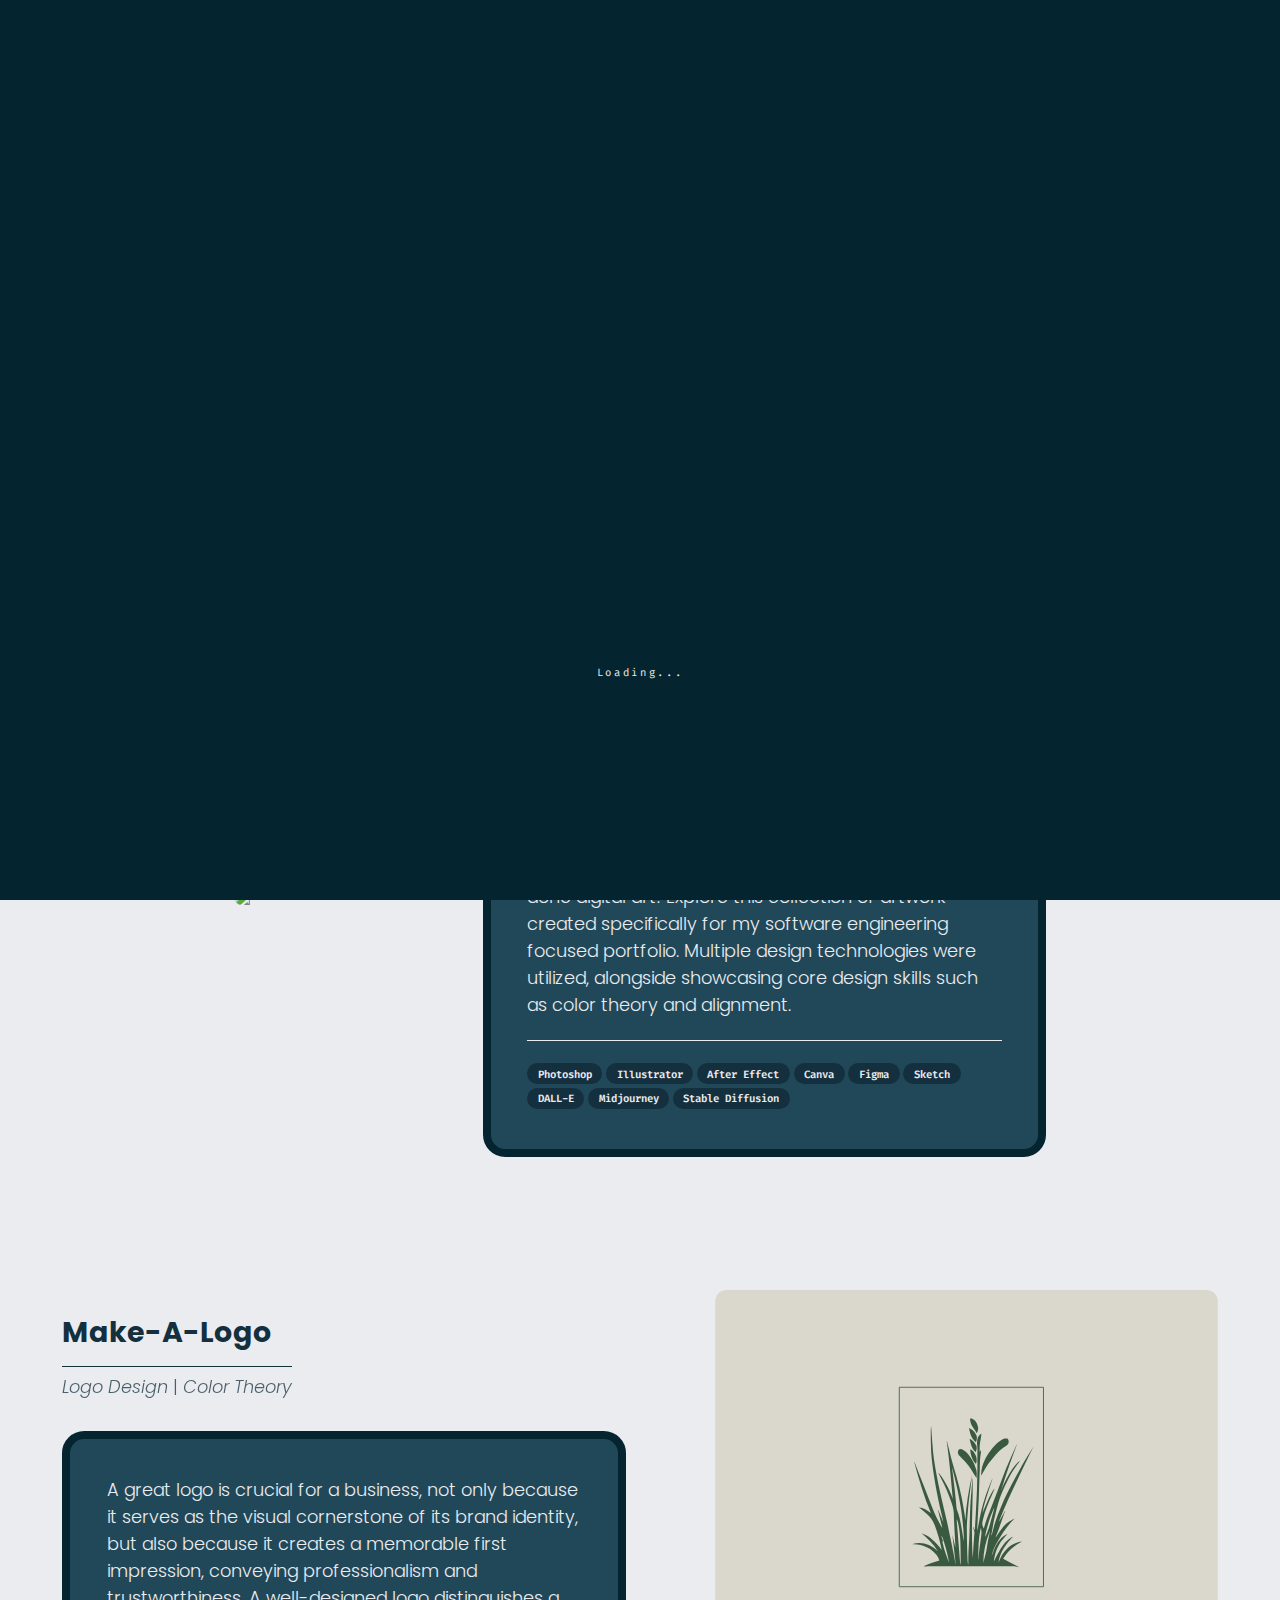
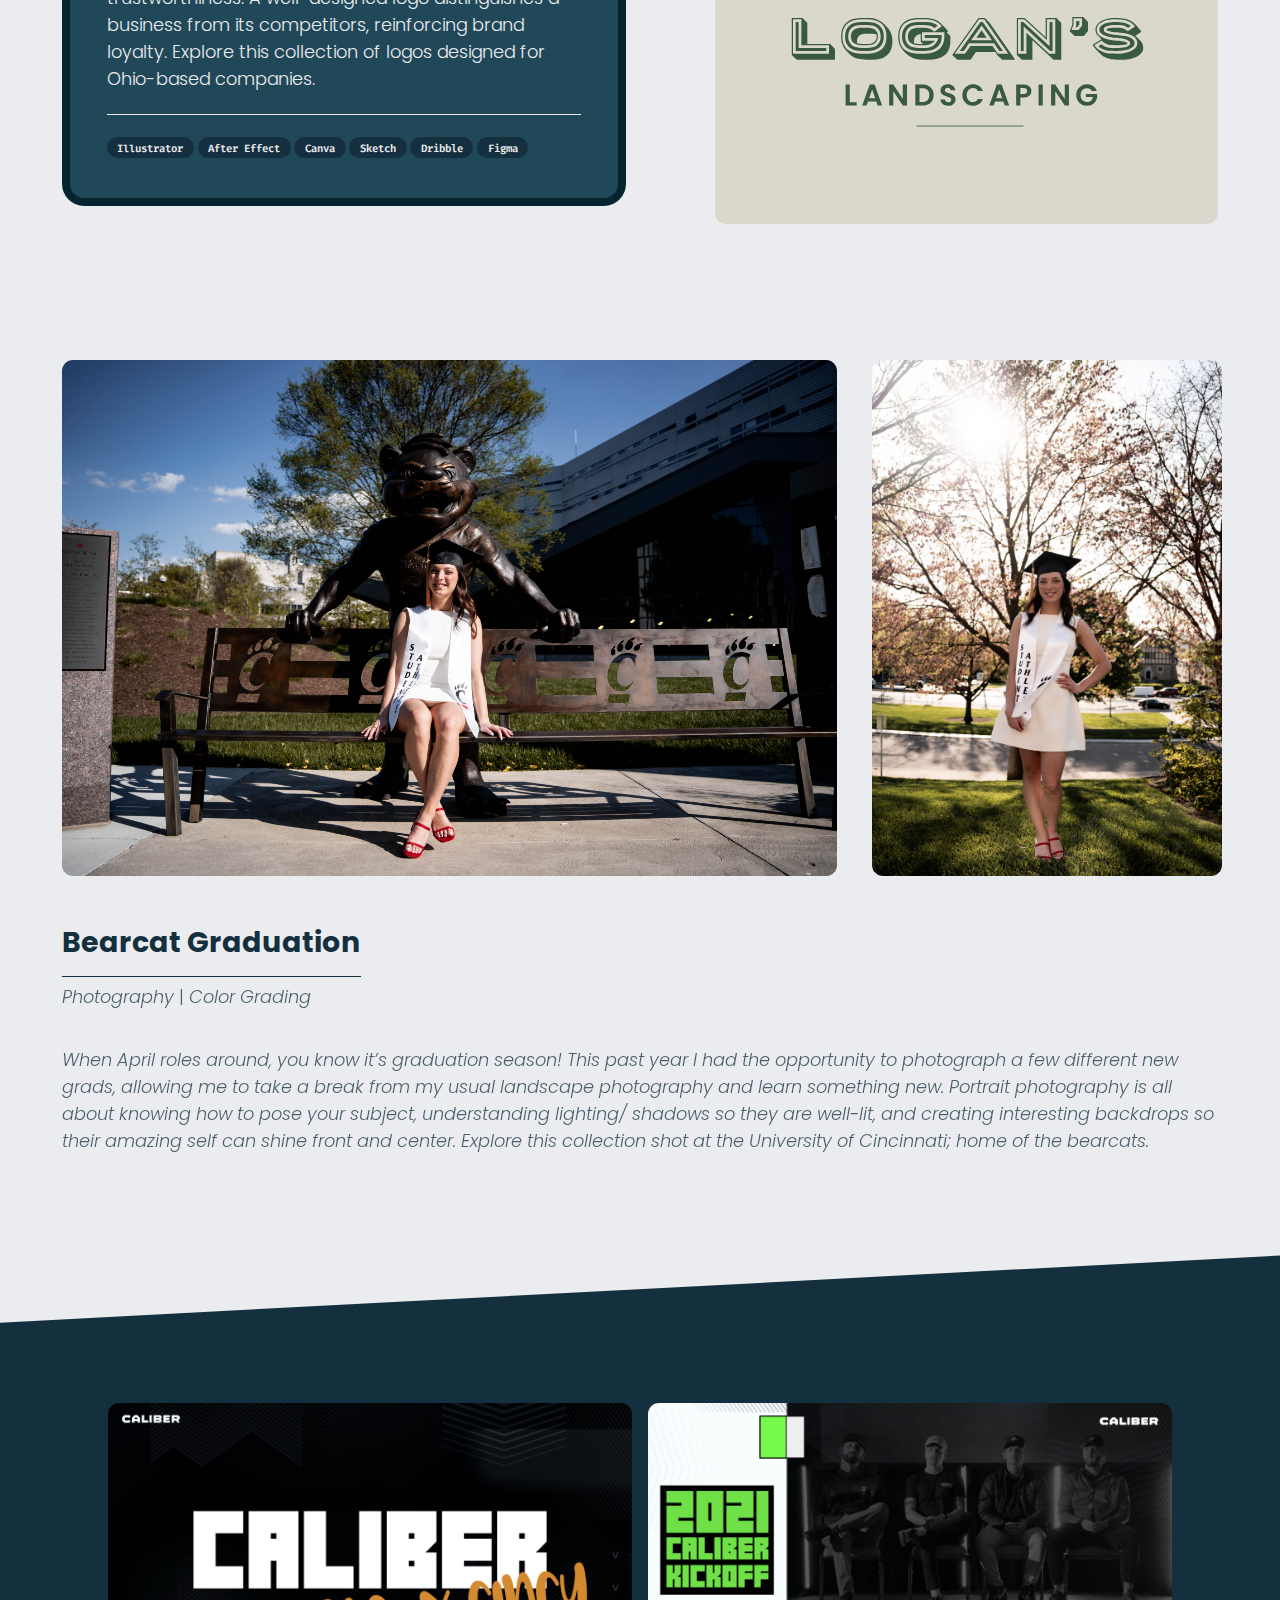
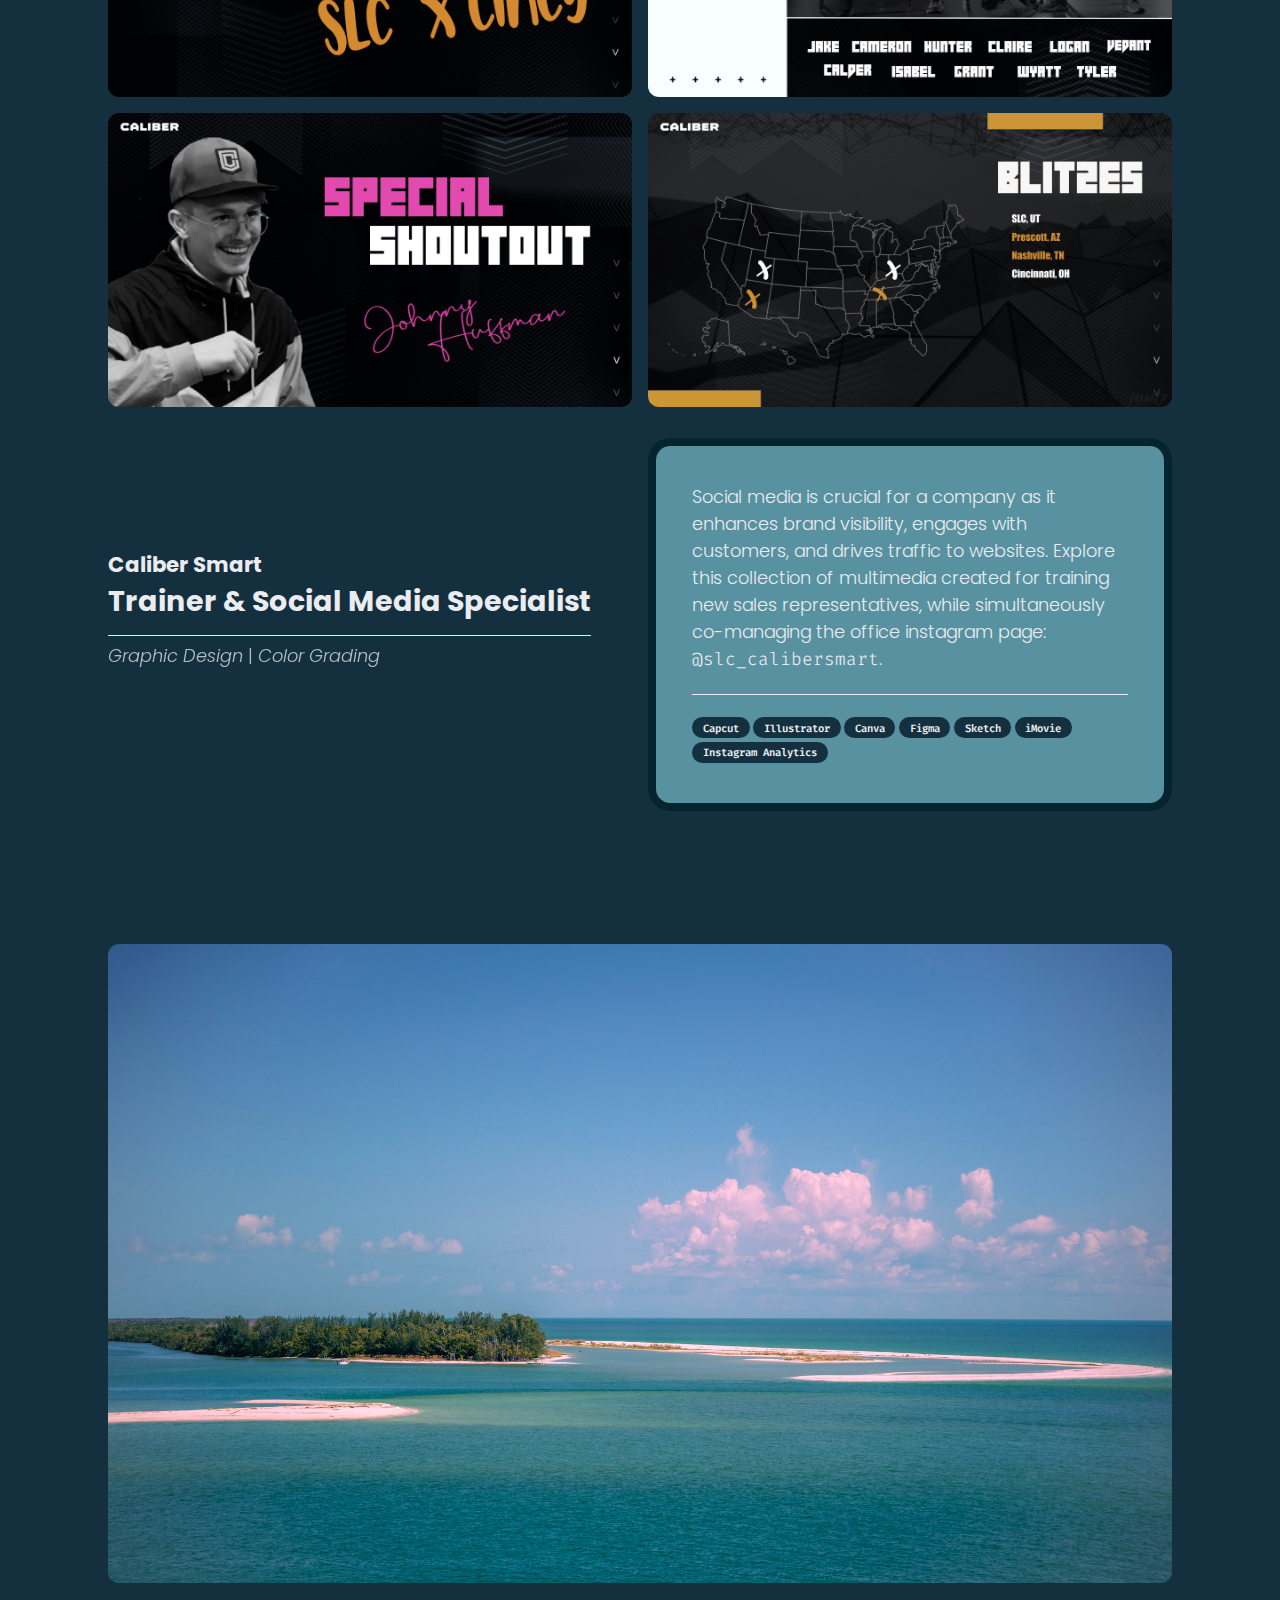
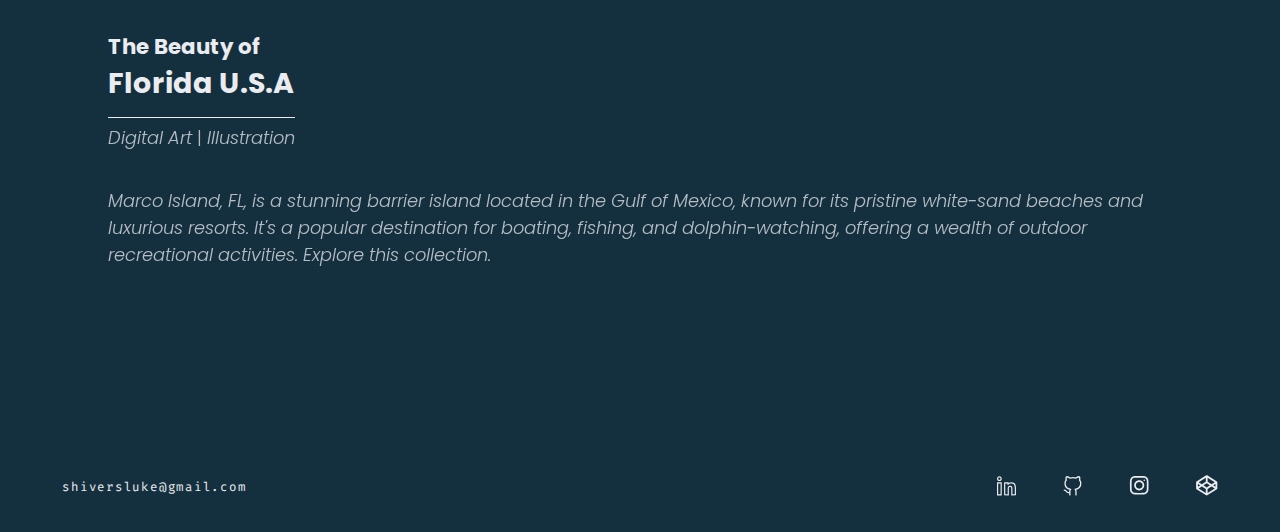
==== creative/index.html @ b040ae1f "bug fixes | creative page added" ====
<!DOCTYPE html>
<html lang="en">
  <head>
    <meta charset="UTF-8" />
    <meta name="viewport" content="width=device-width, initial-scale=1.0" />
    <meta
      name="description"
      content="Luke Shivers is a software engineer based in Cincinnati, Ohio."
    />
    <meta name="author" content="Luke Shivers" />
    <title>LukeShivers</title>
    <link rel="icon" href="../assets/favicon.svg" sizes="any" />
    <link rel="stylesheet" href="../styles/index.css" />
    <link rel="stylesheet" href="../styles/preLoader.css" />
    <link rel="stylesheet" href="../styles/navbar.css" />
    <link rel="stylesheet" href="styles/creative.css" />
    <link rel="stylesheet" href="../styles/footer.css" />
  </head>
  <body>
    <div class="preloaderContainer">
      <div class="planeContainer"></div>
      <span class="loadingText">Loading...</span>
    </div>

    <nav class="navbar">
      <div class="navbarContainer">
        <a href="#" class="navbarLogo">
          <img src="../assets/logoV2.svg" alt="logo" />
          <svg
            class="navLogoWriting"
            width="121"
            height="17"
            viewBox="0 0 121 17"
            fill="none"
            xmlns="http://www.w3.org/2000/svg"
          >
            <path
              d="M0.376 16V0.787H3.39V13.558H10.1L9.781 16H0.376ZM15.2954 6.442V12.985C15.2954 13.447 15.3794 13.765 15.5474 13.939C15.7214 14.113 15.9614 14.2 16.2674 14.2C16.5614 14.2 16.8554 14.107 17.1494 13.921C17.4434 13.735 17.6894 13.483 17.8874 13.165V6.442H20.7314V16H18.2474L18.1214 14.884C17.7974 15.352 17.3714 15.706 16.8434 15.946C16.3154 16.186 15.7634 16.306 15.1874 16.306C14.2634 16.306 13.5764 16.039 13.1264 15.505C12.6764 14.965 12.4514 14.242 12.4514 13.336V6.442H15.2954ZM32.3164 6.442L29.1754 10.672L32.5774 16H29.3374L26.1964 10.762L29.3374 6.442H32.3164ZM26.0884 2.347V16H23.2444V2.644L26.0884 2.347ZM36.5033 12.049C36.5693 12.571 36.7043 12.994 36.9083 13.318C37.1183 13.636 37.3853 13.87 37.7093 14.02C38.0333 14.164 38.3963 14.236 38.7983 14.236C39.2363 14.236 39.6593 14.164 40.0673 14.02C40.4753 13.876 40.8683 13.684 41.2463 13.444L42.3893 14.992C41.9393 15.376 41.3933 15.691 40.7513 15.937C40.1153 16.183 39.3893 16.306 38.5733 16.306C37.4813 16.306 36.5663 16.09 35.8283 15.658C35.0903 15.22 34.5353 14.62 34.1633 13.858C33.7913 13.096 33.6053 12.22 33.6053 11.23C33.6053 10.288 33.7853 9.433 34.1453 8.665C34.5053 7.891 35.0303 7.276 35.7203 6.82C36.4163 6.358 37.2653 6.127 38.2673 6.127C39.1793 6.127 39.9683 6.322 40.6343 6.712C41.3063 7.102 41.8253 7.663 42.1913 8.395C42.5633 9.127 42.7493 10.006 42.7493 11.032C42.7493 11.194 42.7433 11.368 42.7313 11.554C42.7253 11.74 42.7133 11.905 42.6953 12.049H36.5033ZM38.2673 8.035C37.7573 8.035 37.3463 8.218 37.0343 8.584C36.7223 8.95 36.5333 9.535 36.4673 10.339H39.9773C39.9713 9.643 39.8363 9.085 39.5723 8.665C39.3083 8.245 38.8733 8.035 38.2673 8.035ZM55.8243 11.633C55.8243 12.557 55.586 13.371 55.1093 14.075C54.64 14.779 53.9616 15.3327 53.0743 15.736C52.187 16.132 51.1126 16.33 49.8513 16.33C48.5313 16.33 47.3983 16.1357 46.4523 15.747C45.5063 15.351 44.7143 14.845 44.0763 14.229L45.6603 12.458C46.2103 12.9493 46.8263 13.3343 47.5083 13.613C48.1903 13.8917 48.9566 14.031 49.8073 14.031C50.35 14.031 50.8376 13.9467 51.2703 13.778C51.7103 13.6093 52.055 13.3637 52.3043 13.041C52.561 12.711 52.6893 12.3077 52.6893 11.831C52.6893 11.413 52.6013 11.061 52.4253 10.775C52.2493 10.489 51.945 10.2323 51.5123 10.005C51.087 9.77767 50.493 9.55033 49.7303 9.323C48.6083 8.97833 47.6843 8.60067 46.9583 8.19C46.2323 7.772 45.6933 7.28067 45.3413 6.716C44.9893 6.144 44.8133 5.46933 44.8133 4.692C44.8133 3.81933 45.0553 3.06767 45.5393 2.437C46.0233 1.799 46.676 1.31133 47.4973 0.973999C48.326 0.629332 49.25 0.456999 50.2693 0.456999C51.3986 0.456999 52.3923 0.621999 53.2503 0.952C54.1083 1.27467 54.8636 1.73667 55.5163 2.338L54.0093 4.043C53.4886 3.59567 52.924 3.26567 52.3153 3.053C51.714 2.84033 51.1016 2.734 50.4783 2.734C49.987 2.734 49.547 2.8 49.1583 2.932C48.777 3.064 48.4763 3.25833 48.2563 3.515C48.0363 3.77167 47.9263 4.098 47.9263 4.494C47.9263 4.85333 48.0253 5.16133 48.2233 5.418C48.4286 5.66733 48.777 5.902 49.2683 6.122C49.7596 6.33467 50.4343 6.57667 51.2923 6.848C52.1943 7.11933 52.9826 7.44567 53.6573 7.827C54.3393 8.20833 54.871 8.70333 55.2523 9.312C55.6336 9.91333 55.8243 10.687 55.8243 11.633ZM60.8657 2.365V7.387C61.2677 6.961 61.7027 6.646 62.1707 6.442C62.6447 6.232 63.1457 6.127 63.6737 6.127C64.5257 6.127 65.1767 6.376 65.6267 6.874C66.0767 7.372 66.3017 8.074 66.3017 8.98V16H63.4577V9.772C63.4577 9.196 63.3917 8.794 63.2597 8.566C63.1337 8.338 62.8937 8.224 62.5397 8.224C62.3417 8.224 62.1467 8.272 61.9547 8.368C61.7687 8.458 61.5857 8.59 61.4057 8.764C61.2257 8.938 61.0457 9.145 60.8657 9.385V16H58.0217V2.644L60.8657 2.365ZM74.6557 6.442V14.056H77.0857V16H69.1027V14.056H71.8117V8.386H69.1927V6.442H74.6557ZM72.9367 1.438C73.4287 1.438 73.8307 1.591 74.1427 1.897C74.4547 2.203 74.6107 2.584 74.6107 3.04C74.6107 3.496 74.4547 3.88 74.1427 4.192C73.8307 4.498 73.4287 4.651 72.9367 4.651C72.4387 4.651 72.0307 4.498 71.7127 4.192C71.4007 3.88 71.2447 3.496 71.2447 3.04C71.2447 2.584 71.4007 2.203 71.7127 1.897C72.0307 1.591 72.4387 1.438 72.9367 1.438ZM88.6257 6.442L85.4397 16H82.0917L78.8697 6.442H81.9387L83.8017 13.822L85.7457 6.442H88.6257ZM92.8666 12.049C92.9326 12.571 93.0676 12.994 93.2716 13.318C93.4816 13.636 93.7486 13.87 94.0726 14.02C94.3966 14.164 94.7596 14.236 95.1616 14.236C95.5996 14.236 96.0226 14.164 96.4306 14.02C96.8386 13.876 97.2316 13.684 97.6096 13.444L98.7526 14.992C98.3026 15.376 97.7566 15.691 97.1146 15.937C96.4786 16.183 95.7526 16.306 94.9366 16.306C93.8446 16.306 92.9296 16.09 92.1916 15.658C91.4536 15.22 90.8986 14.62 90.5266 13.858C90.1546 13.096 89.9686 12.22 89.9686 11.23C89.9686 10.288 90.1486 9.433 90.5086 8.665C90.8686 7.891 91.3936 7.276 92.0836 6.82C92.7796 6.358 93.6286 6.127 94.6306 6.127C95.5426 6.127 96.3316 6.322 96.9976 6.712C97.6696 7.102 98.1886 7.663 98.5546 8.395C98.9266 9.127 99.1126 10.006 99.1126 11.032C99.1126 11.194 99.1066 11.368 99.0946 11.554C99.0886 11.74 99.0766 11.905 99.0586 12.049H92.8666ZM94.6306 8.035C94.1206 8.035 93.7096 8.218 93.3976 8.584C93.0856 8.95 92.8966 9.535 92.8306 10.339H96.3406C96.3346 9.643 96.1996 9.085 95.9356 8.665C95.6716 8.245 95.2366 8.035 94.6306 8.035ZM101.284 16V14.092H102.544V8.332H101.284V6.442H104.713L105.235 8.593C105.577 7.771 106.012 7.159 106.54 6.757C107.074 6.355 107.725 6.154 108.493 6.154C108.817 6.154 109.105 6.181 109.357 6.235C109.609 6.283 109.846 6.352 110.068 6.442L109.204 8.791C109.03 8.743 108.856 8.707 108.682 8.683C108.508 8.659 108.316 8.647 108.106 8.647C107.482 8.647 106.933 8.902 106.459 9.412C105.991 9.922 105.634 10.57 105.388 11.356V14.092H107.278V16H101.284ZM107.755 10.438V7.648L108.178 6.442H110.068L109.537 10.438H107.755ZM115.821 14.272C116.295 14.272 116.676 14.197 116.964 14.047C117.258 13.897 117.405 13.672 117.405 13.372C117.405 13.168 117.348 12.997 117.234 12.859C117.12 12.721 116.901 12.589 116.577 12.463C116.253 12.337 115.773 12.187 115.137 12.013C114.555 11.857 114.039 11.659 113.589 11.419C113.145 11.179 112.797 10.87 112.545 10.492C112.299 10.114 112.176 9.643 112.176 9.079C112.176 8.509 112.335 8.002 112.653 7.558C112.971 7.114 113.439 6.766 114.057 6.514C114.675 6.256 115.431 6.127 116.325 6.127C117.177 6.127 117.918 6.238 118.548 6.46C119.184 6.676 119.733 6.952 120.195 7.288L119.061 8.962C118.665 8.716 118.239 8.521 117.783 8.377C117.327 8.227 116.868 8.152 116.406 8.152C115.944 8.152 115.599 8.215 115.371 8.341C115.149 8.461 115.038 8.644 115.038 8.89C115.038 9.052 115.095 9.193 115.209 9.313C115.329 9.427 115.551 9.547 115.875 9.673C116.199 9.793 116.673 9.943 117.297 10.123C117.915 10.297 118.452 10.498 118.908 10.726C119.37 10.954 119.727 11.26 119.979 11.644C120.231 12.022 120.357 12.523 120.357 13.147C120.357 13.843 120.15 14.428 119.736 14.902C119.322 15.37 118.773 15.721 118.089 15.955C117.405 16.189 116.655 16.306 115.839 16.306C114.915 16.306 114.099 16.174 113.391 15.91C112.683 15.646 112.08 15.298 111.582 14.866L113.013 13.264C113.385 13.552 113.805 13.792 114.273 13.984C114.747 14.176 115.263 14.272 115.821 14.272Z"
              fill="#14303F"
            />
          </svg>
        </a>
        <div class="navbarToggle" id="mobileMenu">
          <span class="bar"></span>
          <span class="bar"></span>
          <span class="bar"></span>
        </div>
        <ul class="navbarMenu">
          <li class="navbarItem">
            <a href="#about" class="navbarLinks">
              <span data-hover="About" class="navbarLinksText">About</span>
            </a>
          </li>
          <li class="navbarItem">
            <a href="#work" class="navbarLinks">
              <span data-hover="Work" class="navbarLinksText">Work</span>
            </a>
          </li>
          <li class="navbarItem">
            <a href="#skills" class="navbarLinks">
              <span data-hover="Skills" class="navbarLinksText">Skills</span>
            </a>
          </li>
          <li class="navbarItem">
            <a href="#contact" class="navbarLinks">
              <span data-hover="Contact" class="navbarLinksText">Contact</span>
            </a>
          </li>
          <a
            href="mailto:shiversluke@gmail.com"
            target="_blank"
            class="navbarButton"
          >
            <svg
              class="buttonArrow"
              width="25"
              height="11"
              viewBox="0 0 25 11"
              fill="none"
              xmlns="http://www.w3.org/2000/svg"
            >
              <rect
                y="4"
                width="19.0976"
                height="3.29268"
                rx="0.5"
                fill="#EBECF0"
              />
              <path
                d="M24.25 5.13199C24.5833 5.32444 24.5833 5.80556 24.25 5.99801L18.25 9.46211C17.9167 9.65456 17.5 9.414 17.5 9.0291L17.5 2.1009C17.5 1.716 17.9167 1.47543 18.25 1.66788L24.25 5.13199Z"
                fill="#EBECF0"
              />
            </svg>
            <span>Email</span>
          </a>
        </ul>
      </div>
    </nav>

    <main class="creativeMain">
      <!-- RRG -->
      <div id="rrgContainer" class="creativeContainer dark column">
        <a href="page.html" class="creativeLink">
          <img
            src="../assets/rrg/rrg0.jpg"
            id="rrgThumbnail"
            class="creativeThumbnail"
            alt="Red River Gorge"
          />
        </a>
        <div class="creativeTitle">
          <h2 class="creativeSubheading">A Day in</h2>
          <h1 class="creativeHeading">Red River Gorge</h1>
          <div class="tertiaryHeading">
            <div class="creativeDivider darkBkg"></div>
            <span class="creativeSkill">Photography</span>
            <span class="creativeSkill creativePipe">|</span>
            <span class="creativeSkill">Photo Editing</span>
          </div>
        </div>
        <p class="noBkg">
          Nestled deep in the Daniel Boone National Forest, Red River Gorge is a
          renowned natural wonder. This area is celebrated for its stunning
          geological formations, including natural stone arches, towering
          cliffs, and rock shelters. The Gorge is carved by the Red River,
          creating a dramatic landscape of rugged canyons and lush forests. The
          winding drive into the park, over creeks, and through the trees is my
          still my favorite drive east of the Mississippi. Pulling into the
          gravel lot at the Osborn Loop trailhead with an SUV packed full of my
          best friends (and all our gear) puts a smile on my face every time.
          We’ve encountered rain, lightning, a curious deer?, critters of all
          kinds, and on our latest trip: the northern lights! Shot on a Sony
          A7iii, explore this collection of our adventures through the forests
          of Kentucky.
        </p>
      </div>

      <!-- Blue Monochrome -->
      <div class="creativeContainer dark row">
        <a href="" class="creativeLink">
          <img
            src="../assets/blueMonochrome/romanHello.svg"
            id="blueMonoThumbnail"
            class="creativeThumbnail"
            alt="Digital Art"
          />
        </a>
        <div class="blueMonoRightCol">
          <div class="creativeTitle">
            <h1 class="creativeHeading">Blue Monochrome</h1>
            <div class="tertiaryHeading">
              <div class="creativeDivider darkBkg"></div>
              <span class="creativeSkill">Digital Illustration</span>
              <span class="creativeSkill creativePipe">|</span>
              <span class="creativeSkill">Color Theory</span>
            </div>
          </div>
          <div class="paragraphBkg mediumBkg">
            <p class="hasBkg light">
              In my current role as a Product Support Specialist
              <a href="https://www.lcs.com/" class="lcs" target="_blank"
                ><span class="hyperlink">@LCS</span></a
              >, I interact with frontend UI designs daily. One thing I’ve
              learned : nothing wows a user more than well done digital art!
              Explore this collection of artwork created specifically for my
              software engineering focused portfolio. Multiple design
              technologies were utilized, alongside showcasing core design
              skills such as color theory and alignment.
            </p>
            <div class="techDivider lightBkg"></div>
            <div class="techList">
              <div class="technologyUsed">
                <span>Photoshop</span>
              </div>
              <div class="technologyUsed">
                <span>Illustrator</span>
              </div>
              <div class="technologyUsed">
                <span>After Effect</span>
              </div>
              <div class="technologyUsed">
                <span>Canva</span>
              </div>
              <div class="technologyUsed">
                <span>Figma</span>
              </div>
              <div class="technologyUsed">
                <span>Sketch</span>
              </div>
              <div class="technologyUsed">
                <span>DALL-E</span>
              </div>
              <div class="technologyUsed">
                <span>Midjourney</span>
              </div>
              <div class="technologyUsed">
                <span>Stable Diffusion</span>
              </div>
            </div>
          </div>
        </div>
      </div>

      <!-- Logos -->
      <div class="creativeContainer dark row">
        <div class="logosLeftCol">
          <div class="creativeTitle">
            <h1 class="creativeHeading">Make-A-Logo</h1>
            <div class="tertiaryHeading">
              <div class="creativeDivider darkBkg"></div>
              <span class="creativeSkill">Logo Design</span>
              <span class="creativeSkill creativePipe">|</span>
              <span class="creativeSkill">Color Theory</span>
            </div>
          </div>
          <div class="paragraphBkg mediumBkg">
            <p class="hasBkg light">
              A great logo is crucial for a business, not only because it serves
              as the visual cornerstone of its brand identity, but also because
              it creates a memorable first impression, conveying professionalism
              and trustworthiness. A well-designed logo distinguishes a business
              from its competitors, reinforcing brand loyalty. Explore this
              collection of logos designed for Ohio-based companies.
            </p>
            <div class="techDivider lightBkg"></div>
            <div class="techList">
              <div class="technologyUsed">
                <span>Illustrator</span>
              </div>
              <div class="technologyUsed">
                <span>After Effect</span>
              </div>
              <div class="technologyUsed">
                <span>Canva</span>
              </div>
              <div class="technologyUsed">
                <span>Sketch</span>
              </div>
              <div class="technologyUsed">
                <span>Dribble</span>
              </div>
              <div class="technologyUsed">
                <span>Figma</span>
              </div>
            </div>
          </div>
        </div>
        <a href="" class="creativeLink">
          <img
            src="../assets/logos/logansLandscaping.svg"
            id="logosThumbnail"
            class="creativeThumbnail"
            alt="Logo Design"
          />
        </a>
      </div>

      <!-- graduation -->
      <div id="gradContainer" class="dark column">
        <a href="" id="gradImgContainer" class="creativeLink creativeThumbnail">
          <img
            src="../assets/graduation/g02.jpg"
            alt="Graduation Picture"
            id="gradLandscape"
          />
          <img
            src="../assets/graduation/g03.jpg"
            alt="Graduation Picture"
            id="gradPortrait"
          />
        </a>
        <div class="creativeTitle">
          <h1 class="creativeHeading">Bearcat Graduation</h1>
          <div class="tertiaryHeading">
            <div class="creativeDivider darkBkg"></div>
            <span class="creativeSkill">Photography</span>
            <span class="creativeSkill creativePipe">|</span>
            <span class="creativeSkill">Color Grading</span>
          </div>
        </div>
        <p class="noBkg dark">
          When April roles around, you know it’s graduation season! This past
          year I had the opportunity to photograph a few different new grads,
          allowing me to take a break from my usual landscape photography and
          learn something new. Portrait photography is all about knowing how to
          pose your subject, understanding lighting/ shadows so they are
          well-lit, and creating interesting backdrops so their amazing self can
          shine front and center. Explore this collection shot at the University
          of Cincinnati; home of the bearcats.
        </p>
      </div>

      <div class="darkSection">
        <!-- caliber -->
        <div id="caliberContainer" class="creativeContainer column light">
          <a href="" id="caliberGrid" class="creativeLink creativeThumbnail">
            <img
              src="../assets/caliber/c01.jpg"
              class="caliberThumbnail"
              alt="Graphic"
            />
            <img
              src="../assets/caliber/c02.jpg"
              class="caliberThumbnail"
              alt="Graphic"
            />
            <img
              src="../assets/caliber/c03.jpg"
              class="caliberThumbnail"
              alt="Graphic"
            />
            <img
              src="../assets/caliber/c04.jpg"
              class="caliberThumbnail"
              alt="Graphic"
            />
          </a>
          <div class="row caliberCols">
            <div class="creativeDark creativeTitle">
              <h2 class="creativeSubheading">Caliber Smart</h2>
              <h1 class="creativeHeading creativeDark">
                Trainer & Social Media Specialist
              </h1>
              <div class="tertiaryHeading">
                <div class="creativeDivider lightBkg"></div>
                <span class="creativeSkill creativeDark">Graphic Design</span>
                <span class="creativeSkill creativePipe creativeDark">|</span>
                <span class="creativeSkill creativeDark">Color Grading</span>
              </div>
            </div>
            <div class="paragraphBkg bglBkg">
              <p class="hasBkg light">
                Social media is crucial for a company as it enhances brand
                visibility, engages with customers, and drives traffic to
                websites. Explore this collection of multimedia created for
                training new sales representatives, while simultaneously
                co-managing the office instagram page:
                <a
                  href="https://www.instagram.com/slc_calibersmart/?igsh=NWszYjJ1aGliMmQ5"
                  class="slc"
                  target="_blank"
                  ><span class="slcText">@slc_calibersmart</span></a
                >.
              </p>
              <div class="techDivider lightBkg"></div>
              <div class="techList">
                <div class="technologyUsed">
                  <span>Capcut</span>
                </div>
                <div class="technologyUsed">
                  <span>Illustrator</span>
                </div>
                <div class="technologyUsed">
                  <span>Canva</span>
                </div>
                <div class="technologyUsed">
                  <span>Figma</span>
                </div>
                <div class="technologyUsed">
                  <span>Sketch</span>
                </div>
                <div class="technologyUsed">
                  <span>iMovie</span>
                </div>
                <div class="technologyUsed">
                  <span>Instagram Analytics</span>
                </div>
              </div>
            </div>
          </div>
        </div>

        <!-- florida -->
        <div id="floridaContainer" class="creativeContainer light column">
          <a href="" class="creativeLink">
            <img
              src="../assets/florida/f01.jpg"
              id="floridaThumbnail"
              class="creativeThumbnail"
              alt="Beach"
            />
          </a>
          <div class="creativeTitle">
            <h2 class="creativeSubheading">The Beauty of</h2>
            <h1 class="creativeHeading">Florida U.S.A</h1>
            <div class="tertiaryHeading">
              <div class="creativeDivider lightBkg"></div>
              <span class="creativeSkill">Digital Art</span>
              <span class="creativeSkill creativePipe">|</span>
              <span class="creativeSkill">Illustration</span>
            </div>
          </div>
          <p class="noBkg light">
            Marco Island, FL, is a stunning barrier island located in the Gulf
            of Mexico, known for its pristine white-sand beaches and luxurious
            resorts. It's a popular destination for boating, fishing, and
            dolphin-watching, offering a wealth of outdoor recreational
            activities. Explore this collection.
          </p>
        </div>
      </div>

      <div class="footerDiv">
        <a href="mailto:shiversluke@gmail.com" class="footerEmail">
          <span>shiversluke@gmail.com</span>
        </a>
        <div class="footerSocialMedia">
          <a
            href="https://www.linkedin.com/in/luke-shivers/"
            target="_blank"
            class="socialMediaLink"
          >
            <img
              src="../assets/Linkedin.svg"
              class="footerLinkedIn"
              alt="LinkedIn"
            />
          </a>
          <a
            href="https://github.com/LukeShivers"
            target="_blank"
            class="socialMediaLink"
          >
            <img src="../assets/Github.svg" class="footerGitHub" alt="GitHub" />
          </a>
          <a
            href="https://www.instagram.com/luke_shivers/"
            target="_blank"
            class="socialMediaLink"
          >
            <img
              src="../assets/Instagram.svg"
              class="footerInstagram"
              alt="Instagram"
            />
          </a>
          <a
            href="https://codepen.io/Luke-Shivers"
            target="_blank"
            class="socialMediaLink"
          >
            <img
              src="../assets/Codepen.svg"
              class="footerCodepen"
              alt="Codepen"
            />
          </a>
        </div>
      </div>
    </main>

    <script src="../scripts/lottie.js"></script>
    <script src="../scripts/index.js" type="module"></script>
    <script src="../scripts/preLoader.js" type="module"></script>
    <script src="../scripts/navbar.js" type="module"></script>
    <script src="../scripts/footer.js" type="module"></script>
  </body>
</html>
---- styles/index.css ----
@import url("https://fonts.googleapis.com/css2?family=Fira+Code:wght@300;400;500;600;700&display=swap");
@import url("https://fonts.googleapis.com/css2?family=Poppins:wght@300;400;500;600;700;800;900&display=swap");

/*
    Black -- 900
    Extrabold -- 800
    Bold -- 700
    Semibold -- 600
    Medium -- 500
    Regular -- 400
    Light -- 300
*/

*,
*::before,
*::after {
  box-sizing: border-box;
  margin: 0;
  padding: 0;
  font-family: "Fira Code", monospace;
  scroll-behavior: smooth;
}

:root {
  --light-blue: #214859;
  --medium-blue: #14303f;
  --dark-blue: #042530;
  --blue-green-light: #5891a0;
  --blue-green-heavy: #31697c;
  --off-white: #ebecf0;
  --back-grain: url(assets/back__grain.png);
}

html {
  font-size: calc(100vw / 144);
}

@media screen and (max-width: 600px) {
  html {
    font-size: calc(100vw / 39.3);
  }
}
---- styles/preLoader.css ----
@import url(/styles/index.css);

.preloaderContainer {
    display: flex;
    flex-direction: column;
    justify-content: center;
    align-items: center;
    background-color: var(--dark-blue);
    height: 100vh;
    width: 100vw;
    position: fixed;
    z-index: 1000;
    transition: 1s ease-out;
}

.planeContainer {
    position: relative;
    width: 90rem;
    height: 50rem;
}

@media screen and (max-width: 600px) {
    .planeContainer {
        width: 100rem;
        height: 50vh;
    }
}

.loadingText {
    position: relative;
    font-size: 1.2rem;
    color: var(--off-white);
    letter-spacing: 0.3rem;
}
---- styles/navbar.css ----
@import url(/styles/index.css);

.navbar {
  position: sticky;
  top: 0;
  transition: top 0.5s ease;
  z-index: 999;
}

.navbarContainer {
  display: flex;
  justify-content: space-between;
  align-items: center;
  height: 11rem;
  background-color: var(--off-white);
  /* background-image: var(--back-grain); */
  background-size: 35rem auto;
  overflow: hidden;
  padding: 0 7rem;
  font-size: 1.6rem;
  font-weight: 400;
  color: var(--medium-blue);
  border-bottom: 0.05rem solid var(--medium-blue);
  transition: 0.3s ease-out;
}

@media screen and (max-width: 600px) {
  .navbarContainer {
    position: relative;
    padding: 0;
    width: 100%;
    height: 9.6rem;
    overflow: visible;
    font-size: 2.4rem;
    font-weight: 700;
    color: var(--off-white);
  }
}

.navbarContainerDark {
  background-color: var(--medium-blue);
  background-image: none;
  overflow: hidden;
  color: var(--off-white);
  border-bottom: 0.05rem solid var(--off-white);
  font-weight: 300;
}

.navbarLogo {
  display: flex;
  justify-content: space-between;
  align-items: center;
  width: 20.4rem;
  transition: all 0.2s ease-out;
  opacity: 0;
  transition: all 0.5s ease-out;
  animation: navLogoLoad 0.5s ease-out 3.5s forwards;
}

@keyframes navLogoLoad {
  0% {
    opacity: 0;
  }
  100% {
    opacity: 1;
  }
}

.navLogoSymbol {
  width: 5.9rem;
  height: 4.9rem;
}

.navLogoWriting {
  width: 12.1rem;
  height: 2.6rem;
}

.navbarLogo:hover {
  translate: 0 -0.5rem;
}

@media screen and (max-width: 600px) {
  .navbarLogo {
    margin-left: 2.5rem;
  }

  .navbarContainerDark {
    overflow: visible;
    font-weight: 700;
  }
}

@media screen and (max-width: 600px) {
  .navbarToggle {
    opacity: 0;
    transition: all 0.5s ease-out;
    animation: navLogoLoad 0.5s ease-out 3.6s forwards;
  }

  @keyframes hamburgerLoad {
    0% {
      opacity: 0;
    }
    100% {
      opacity: 1;
    }
  }

  .navbarToggle .bar {
    display: block;
    width: 4rem;
    height: 0.3rem;
    margin: 0.5rem 2.5rem 0.5rem 0;
    transition: all 0.3s ease-in-out;
    background: var(--medium-blue);
    cursor: pointer;
  }

  #mobileMenu.is-active .bar:nth-child(2) {
    opacity: 0;
  }

  #mobileMenu.is-active .bar:nth-child(1) {
    transform: translateY(0.8rem) rotate(45deg);
  }

  #mobileMenu.is-active .bar:nth-child(3) {
    transform: translateY(-0.8rem) rotate(-45deg);
  }
}

.navbarMenu {
  display: flex;
  justify-content: space-between;
  align-items: center;
  width: 76.1rem;
  list-style: none;
}

.navbarItem {
  height: 11rem;
  opacity: 0;
  transform: translateY(3rem);
}

.navbarItem:first-child {
  animation: itemLoad 0.5s ease-out 3.1s forwards;
}

.navbarItem:nth-child(2) {
  animation: itemLoad 0.5s ease-out 3.2s forwards;
}

.navbarItem:nth-child(3) {
  animation: itemLoad 0.5s ease-out 3.3s forwards;
}

.navbarItem:nth-child(4) {
  animation: itemLoad 0.5s ease-out 3.4s forwards;
}

@keyframes itemLoad {
  0% {
    transform: translateY(-3rem);
  }
  33% {
    opacity: 0;
  }
  100% {
    transform: translateY(0);
    opacity: 100;
  }
}

.navbarLinks {
  display: flex;
  align-items: center;
  justify-content: center;
  position: relative;
  text-decoration: none;
  height: 100%;
  transition: all 0.2s ease-out;
}

.navbarLinks:hover {
  translate: 0 -0.5rem;
}

@media screen and (max-width: 600px) {
  .navbarMenu {
    position: absolute;
    display: flex;
    flex-direction: column;
    justify-content: initial;
    width: 100%;
    top: -1000px;
    opacity: 0;
    transition: all 0.5s ease;
    height: 46rem;
    background: var(--medium-blue);
    z-index: -1;
  }

  .active {
    top: 100%;
    opacity: 1;
    z-index: 99;
  }

  .navbarItem {
    padding-top: 4.5rem;
    height: fit-content;
  }
}

.navbarLinksText {
  display: flex;
  align-items: center;
  justify-content: center;
  position: relative;
  color: var(--medium-blue);
  padding: 1.6rem;
  height: 11rem;
  white-space: nowrap;
}

.navbarLinksTextDark {
  color: var(--off-white);
}

@media screen and (min-width: 600px) {
  .navbarLinksText::before {
    content: attr(data-hover);
    color: transparent;
    position: absolute;
    overflow: hidden;
    left: 1.6rem;
    padding: 0.8rem 0;
    max-width: 0;
    border-bottom: 0.15rem solid var(--medium-blue);
    transition: max-width 0.5s;
  }

  .navbarLinksTextDark::before {
    border-bottom: 0.1rem solid var(--off-white);
  }

  .navbarLinksText:hover::before {
    display: flex;
    align-items: center;
    justify-content: center;
    max-width: 100%;
  }
}

@media screen and (max-width: 600px) {
  .navbarLinksText {
    color: var(--off-white);
    padding: 0;
    height: fit-content;
  }
}

.navbarButton {
  display: flex;
  justify-content: center;
  align-items: center;
  position: relative;
  width: 8rem;
  height: 4rem;
  outline: none;
  text-decoration: none;
  border-radius: 0.5rem;
  border: 0.2rem solid var(--medium-blue);
  background: var(--medium-blue);
  color: var(--off-white);
  overflow: hidden;
  opacity: 0;
  transition: all 0.3s ease;
  animation: buttonLoad 0.5s ease-out 3.7s forwards;
}

@keyframes buttonLoad {
  0% {
    transform: translateY(-3rem);
  }
  33% {
    opacity: 0;
  }
  100% {
    transform: translateY(0);
    opacity: 100;
  }
}

.navButtonDark {
  border: 0.15rem solid var(--off-white);
  background: var(--medium-blue);
  color: var(--off-white);
}

.navbarButton:hover {
  text-indent: 15rem;
}

.buttonArrow {
  position: absolute;
  right: 8rem;
  transition: all 0.3s ease-out;
}

@media screen and (max-width: 600px) {
  .navbarButton {
    width: 34.3rem;
    height: 8.2rem;
    margin-top: 4.5rem;
    padding: 0 2.5rem;
    border-radius: 0.8rem;
    background: var(--off-white);
    color: var(--medium-blue);
    opacity: 0;
    transition: all 0.3s ease;
    animation: buttonLoad 0.5s ease-out 3.7s forwards;
  }

  .buttonArrow {
    display: none;
  }

  .navbarButton:hover {
    text-indent: initial;
  }
}
---- creative/styles/creative.css ----
@import url(../../styles/index.css);

.creativeMain {
  background-color: var(--off-white);
  display: flex;
  flex-direction: column;
  align-items: center;
  overflow: hidden;
}

.light {
  color: var(--off-white);
}

.dark {
  color: var(--medium-blue);
}

.lightBkg {
  background-color: var(--off-white);
}

.darkBkg {
  background-color: var(--medium-blue);
}

.creativeContainer {
  display: flex;
  margin-bottom: 15rem;
}

.row {
  display: flex;
  flex-direction: row;
  align-items: center;
}

.column {
  display: flex;
  flex-direction: column;
}

.creativeLink:hover {
  cursor: pointer;
}

.creativeThumbnail {
  border-radius: 1.25rem;
  transition: transform 0.3s;
}

.creativeThumbnail:hover {
  transform: scale(0.97);
}

.creativeTitle {
  width: fit-content;
}

.creativeSubheading {
  font-family: "Poppins", monospace;
  font-weight: 700;
  font-size: 2.4rem;
}

.creativeHeading {
  font-family: "Poppins", monospace;
  font-weight: 700;
  font-size: 3.2rem;
}

.creativeDivider {
  width: 100%;
  height: 0.1rem;
  margin: 1.4rem 0 0.7rem 0;
}

.creativeSkill {
  font-family: "Poppins", monospace;
  font-weight: 300;
  font-size: 2rem;
  font-style: italic;
  opacity: 0.75;
}

.creativePipe {
  font-style: initial;
}

.paragraphBkg {
  display: flex;
  flex-direction: column;
  align-items: center;
  width: fit-content;
  height: fit-content;
  border-radius: 2.5rem;
  border: solid 1rem var(--dark-blue);
  margin-top: 3.5rem;
}

.noBkg {
  font-family: "Poppins", monospace;
  font-weight: 300;
  font-size: 2rem;
  font-style: italic;
  opacity: 0.75;
  margin-top: 4rem;
}

.hasBkg {
  font-family: "Poppins", monospace;
  font-weight: 300;
  font-size: 2rem;
  padding: 4.1rem 4.1rem 2.5rem 4.1rem;
}

.mediumBkg {
  background-color: var(--light-blue);
  width: 63.4rem;
}

.bglBkg {
  background-color: var(--blue-green-light);
  width: 59rem;
}

.techDivider {
  height: 0.1rem;
  width: calc(100% - 8.2rem);
}

.techList {
  display: flex;
  flex-wrap: wrap;
  width: calc(100% - 8.2rem);
  overflow-wrap: break-word;
  margin-bottom: 4.1rem;
  margin-top: 2.5rem;
}

.technologyUsed {
  display: flex;
  justify-content: center;
  align-items: center;
  background-color: var(--medium-blue);
  border-radius: 1.2rem;
  margin-right: 0.4rem;
  margin-bottom: 0.4rem;
}

.technologyUsed span {
  font-size: 1.2rem;
  font-weight: 600;
  color: var(--off-white);
  padding: 0.4rem 1.2rem;
  white-space: nowrap;
}

.hyperlink {
  transition: transform 0.3s;
}

.hyperlink:hover {
  color: var(--blue-green-light);
}

/* RRG */

#rrgContainer {
  width: 119.8rem;
}

#rrgThumbnail {
  width: 119.8rem;
  height: 71.991rem;
  margin-bottom: 5rem;
}

/* Blue Monoschrome */

#blueMonoThumbnail {
  width: 34.157rem;
  height: 61.644rem;
}

.blueMonoRightCol {
  margin-left: 20rem;
}

.lcs {
  color: var(--off-white);
}

/* Logos */

#logosThumbnail {
  width: 56.6rem;
  height: 60.036rem;
}

.logosLeftCol {
  margin-right: 10rem;
}

/* Graduation */

#gradContainer {
  width: 130rem;
}

#gradImgContainer {
  display: flex;
  margin-bottom: 5rem;
}

#gradLandscape {
  width: auto;
  height: 58.1rem;
  border-radius: 1.25rem;
}

#gradPortrait {
  margin-left: 4rem;
  width: auto;
  height: 58.1rem;
  border-radius: 1.25rem;
}

.darkSection {
  display: flex;
  flex-direction: column;
  align-items: center;
  position: relative;
  margin-top: 20rem;
  height: 260rem;
  width: 100%;
  background-color: var(--medium-blue);
}

.darkSection::before {
  content: "";
  position: absolute;
  display: block;
  left: -20rem;
  width: 200vw;
  height: 50rem;
  transform-origin: top left;
  transform: rotate(-3deg);
  background-color: var(--medium-blue);
  z-index: 1;
}

/* Caliber Smart */

#caliberGrid {
  display: grid;
  gap: 1.8rem;
  grid-template-columns: repeat(2, 59rem);
  grid-template-rows: repeat(2, 33.1rem);
  z-index: 5;
}

.caliberThumbnail {
  width: 59rem;
  border-radius: 1.25rem;
}

#caliberContainer {
  margin-top: 8rem;
  width: 119.8rem;
  z-index: 3;
}

.caliberCols {
  display: flex;
  justify-content: space-between;
  width: 119.8rem;
}

.slc {
  color: var(--off-white);
  text-decoration: none;
  font-family: "Poppins", monospace;
}

.slcText {
  transition: transform 0.3s;
}

.slcText:hover {
  color: var(--dark-blue);
}

/* Florida */

#floridaThumbnail {
  width: 119.8rem;
  height: auto;
  margin-bottom: 5rem;
}

#floridaContainer {
  width: 119.8rem;
}
---- styles/footer.css ----
@import url(/styles/index.css);

.footerDiv {
    position: relative;
    justify-content: space-between;
    align-items: center;
    display: flex;
    width: 100%;
    height: 10rem;
    background-color: var(--medium-blue);
    padding: 0 7rem;
}

.footerEmail {
    display: flex;
    align-items: center;
    width: 21.5rem;
    height: 3rem;
    text-decoration: none;
    letter-spacing: 0.2rem;
    color: var(--off-white);
    font-size: 1.4rem;
    transition: all 0.3s ease-out;
}

.footerEmail:hover {
    transform: translateY(-0.5rem);
}

.footerSocialMedia {
    display: flex;
    align-items: center;
    justify-content: space-between;
    position: relative;
    width: 24.8rem;
}

.footerLinkedIn {
    width: 2.1rem;
    height: 2.2rem;
}

.footerGitHub {
    width: 2.2rem;
    height: 2.3rem;
}

.footerInstagram {
    width: 2.4rem;
    height: 2.4rem;
}

.footerCodepen {
    width: 2.4rem;
    height: 2.4rem;
}

@media screen and (max-width: 600px) {
    .footerDiv {
        display: flex;
        flex-direction: column-reverse;
        justify-content: flex-end;
        align-items: center;
        height: 12.1rem;
        background-color: var(--medium-blue);
        padding: 0 8.8rem;
    }

    .footerSocialMedia {
        top: 1.6rem;
        width: 21.555rem;
    }

    .footerEmail {
        position: relative;
        display: flex;
        justify-content: center;
        width: fit-content;
        height: fit-content;
        top: 2rem;
        font-weight: 300;
    }

    .footerEmail:hover {
        transform: none;
    }
}
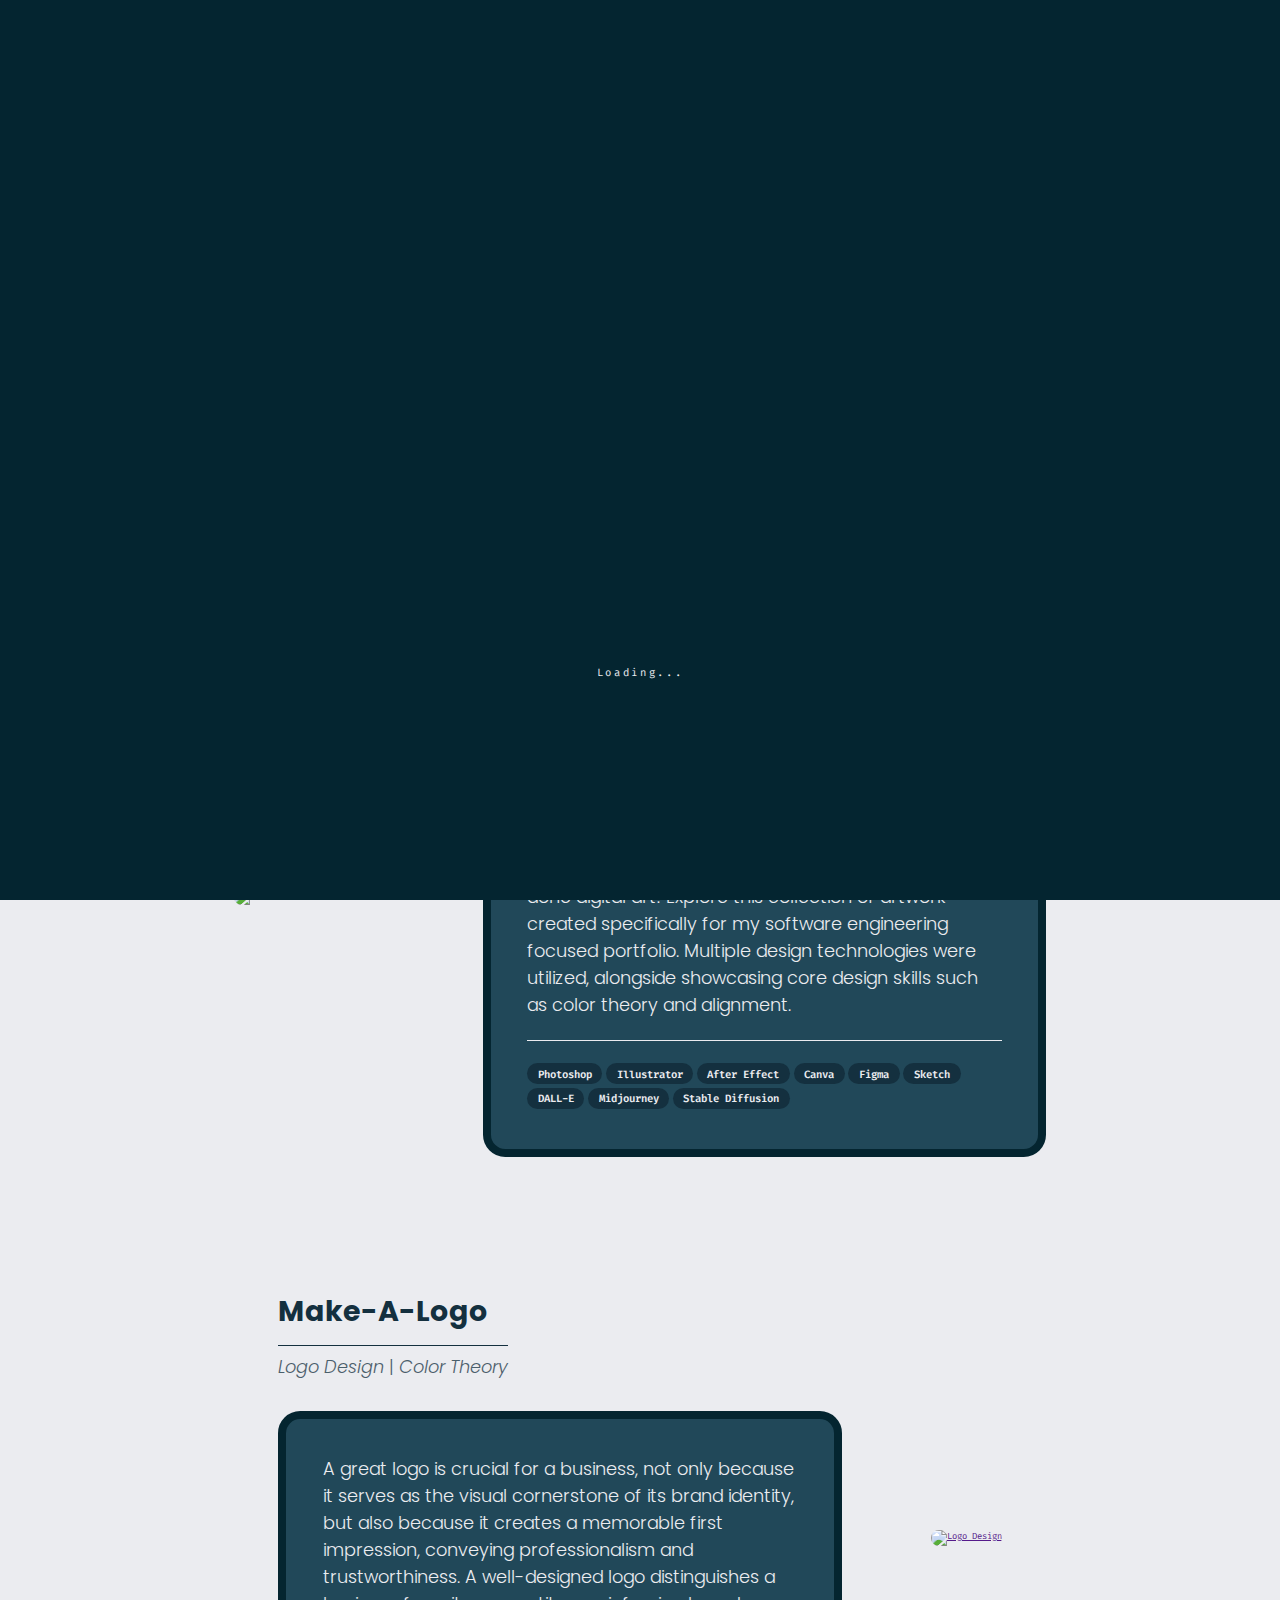
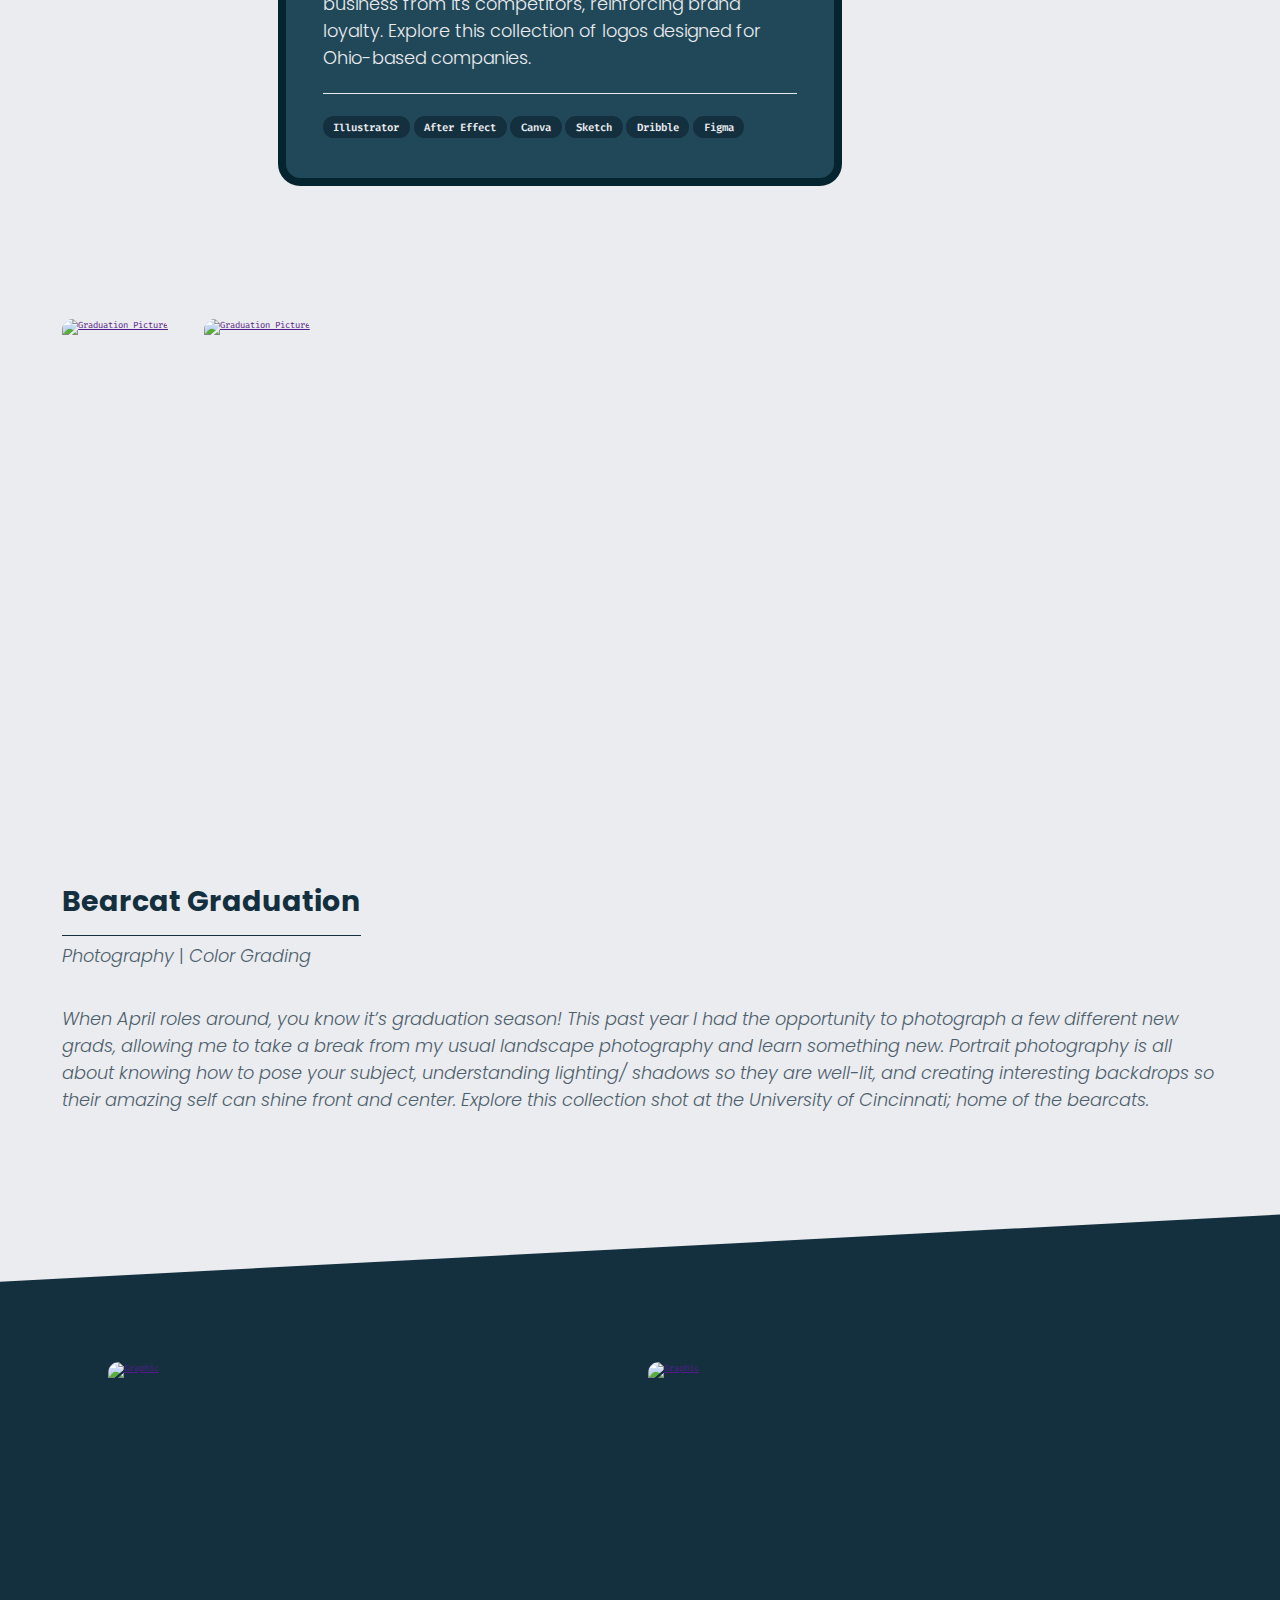
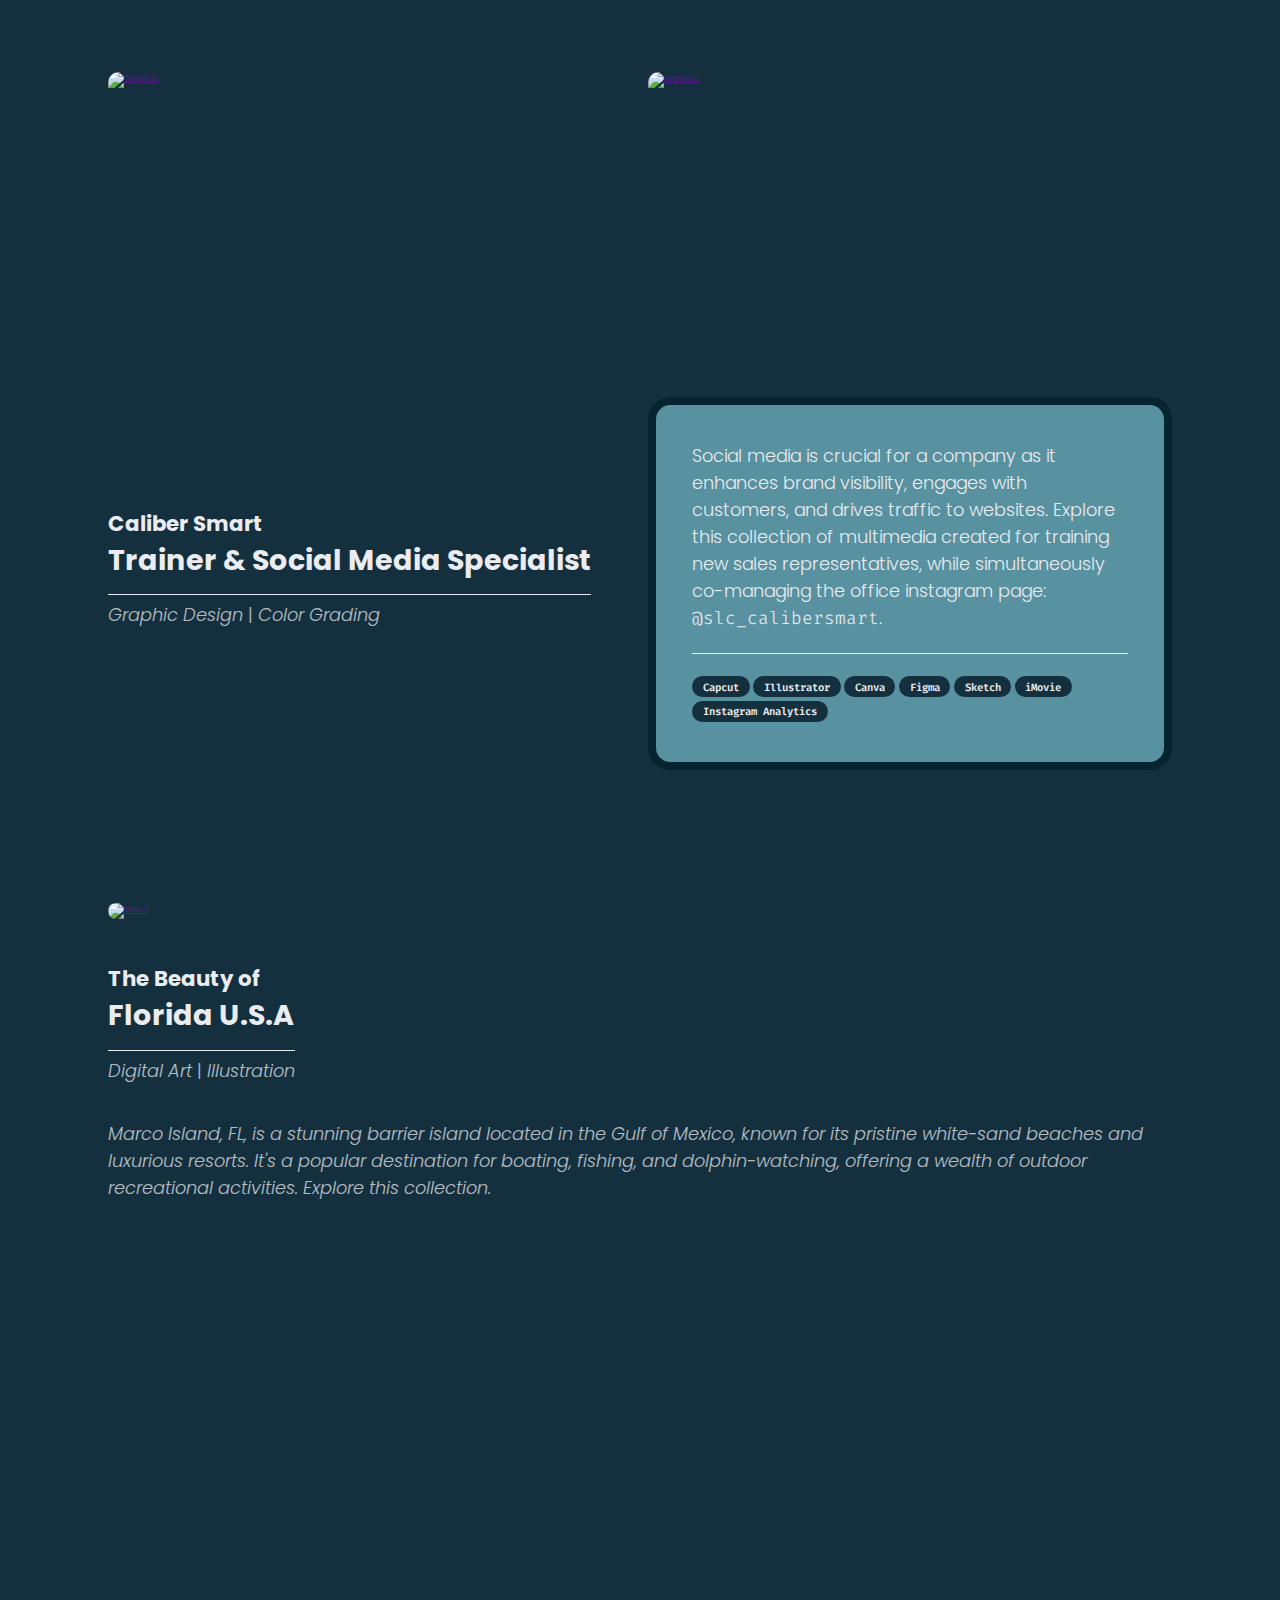
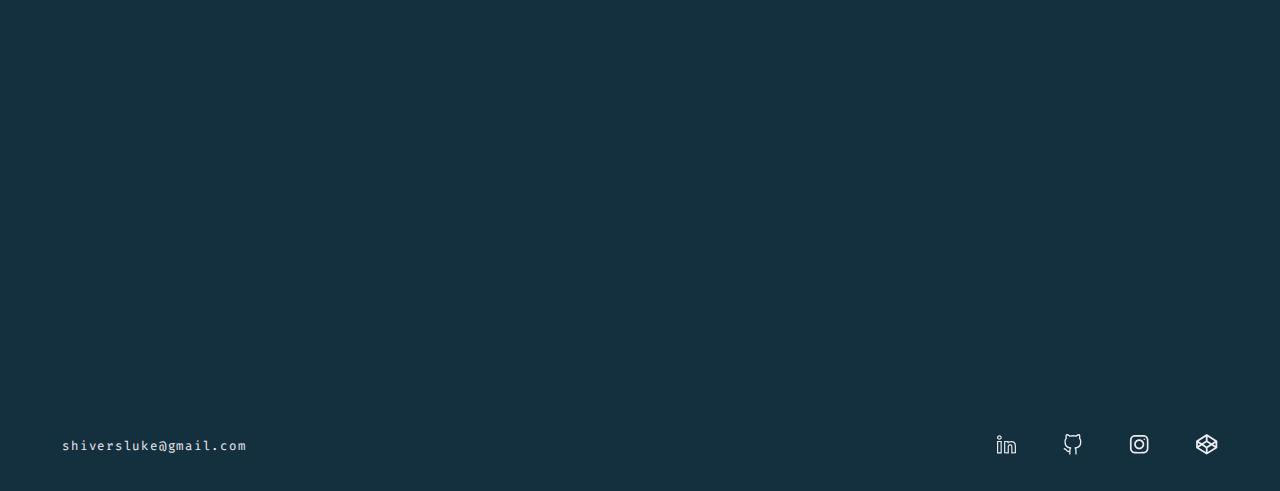
==== commit 2f22283b: "CDN performance test 01" ====
--- a/creative/index.html
+++ b/creative/index.html
@@ -102,7 +102,7 @@
       <div id="rrgContainer" class="creativeContainer dark column">
         <a href="page.html" class="creativeLink">
           <img
-            src="../assets/rrg/rrg0.jpg"
+            src="https://imagedelivery.net/SnCLT7ibrdYG3cIMHsnf0Q/dbe1e412-66f7-4e44-51b4-9b0749e43500/horizontal"
             id="rrgThumbnail"
             class="creativeThumbnail"
             alt="Red River Gorge"
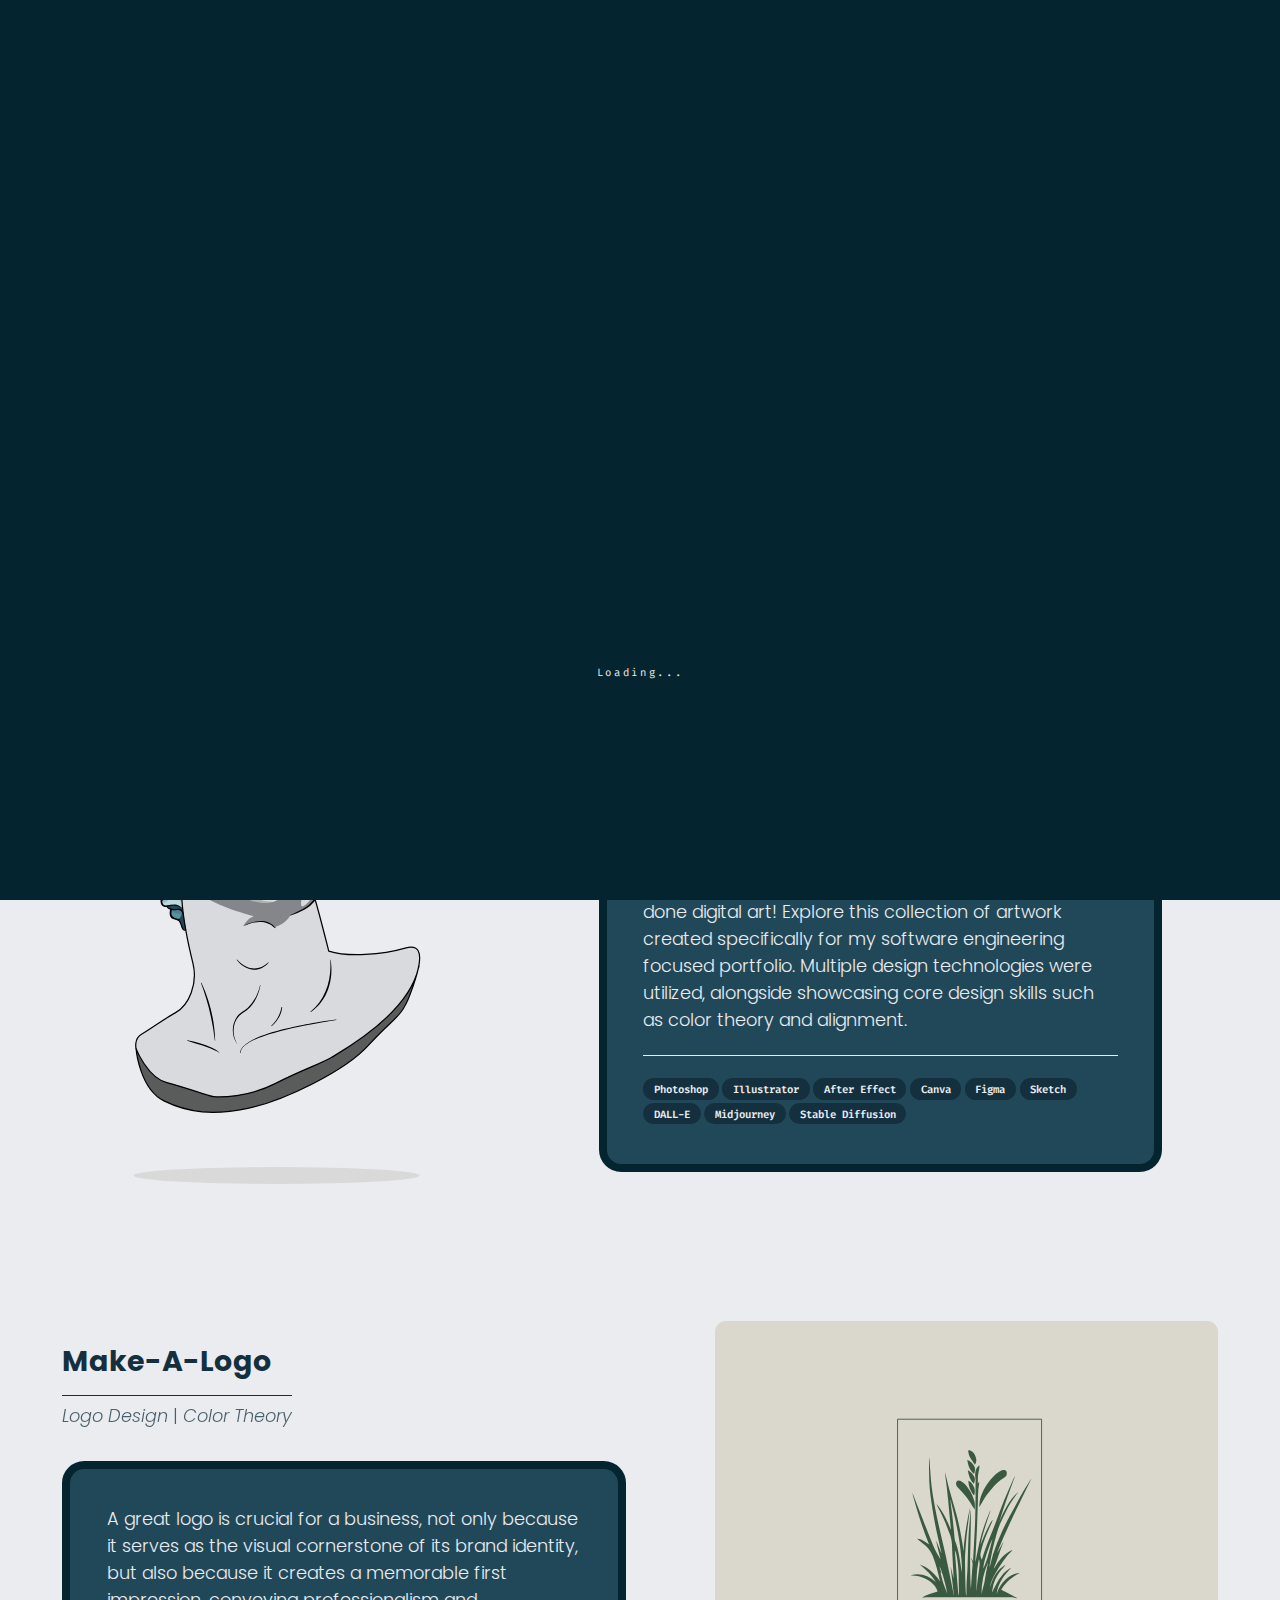
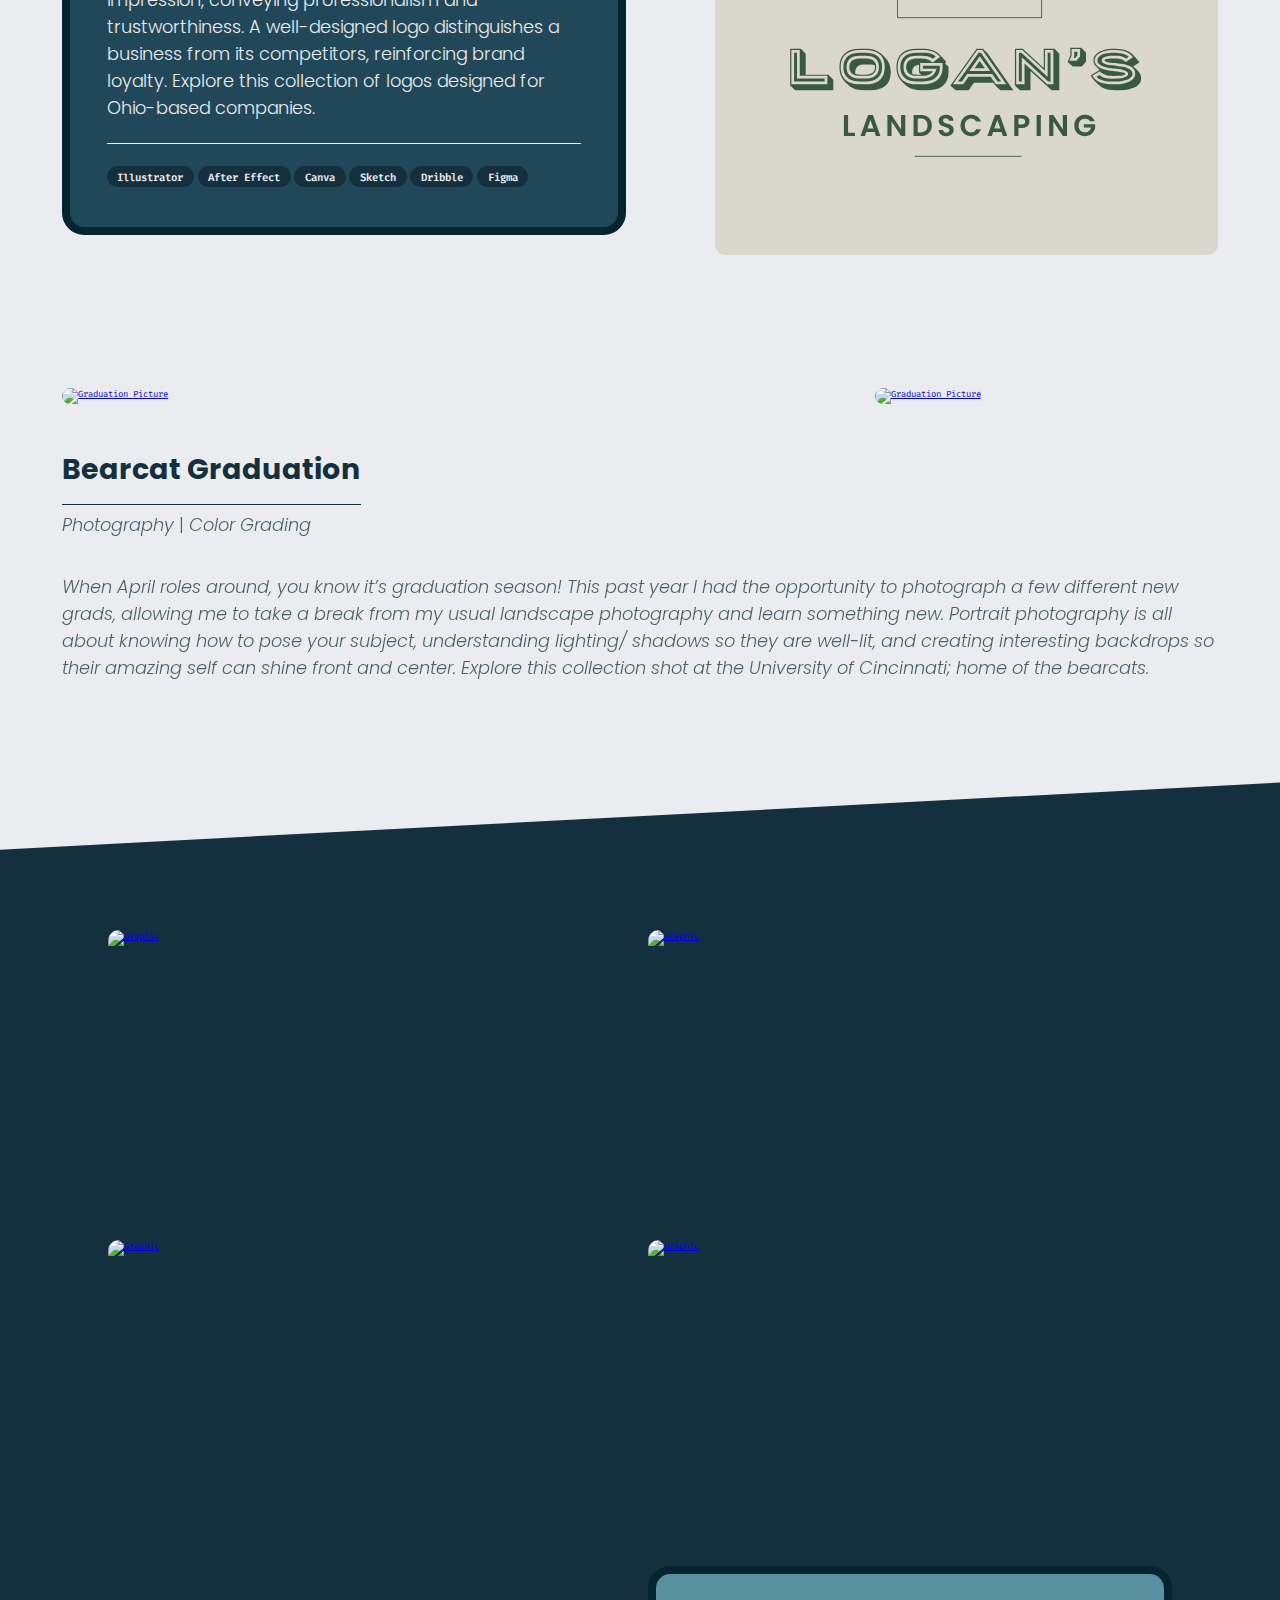
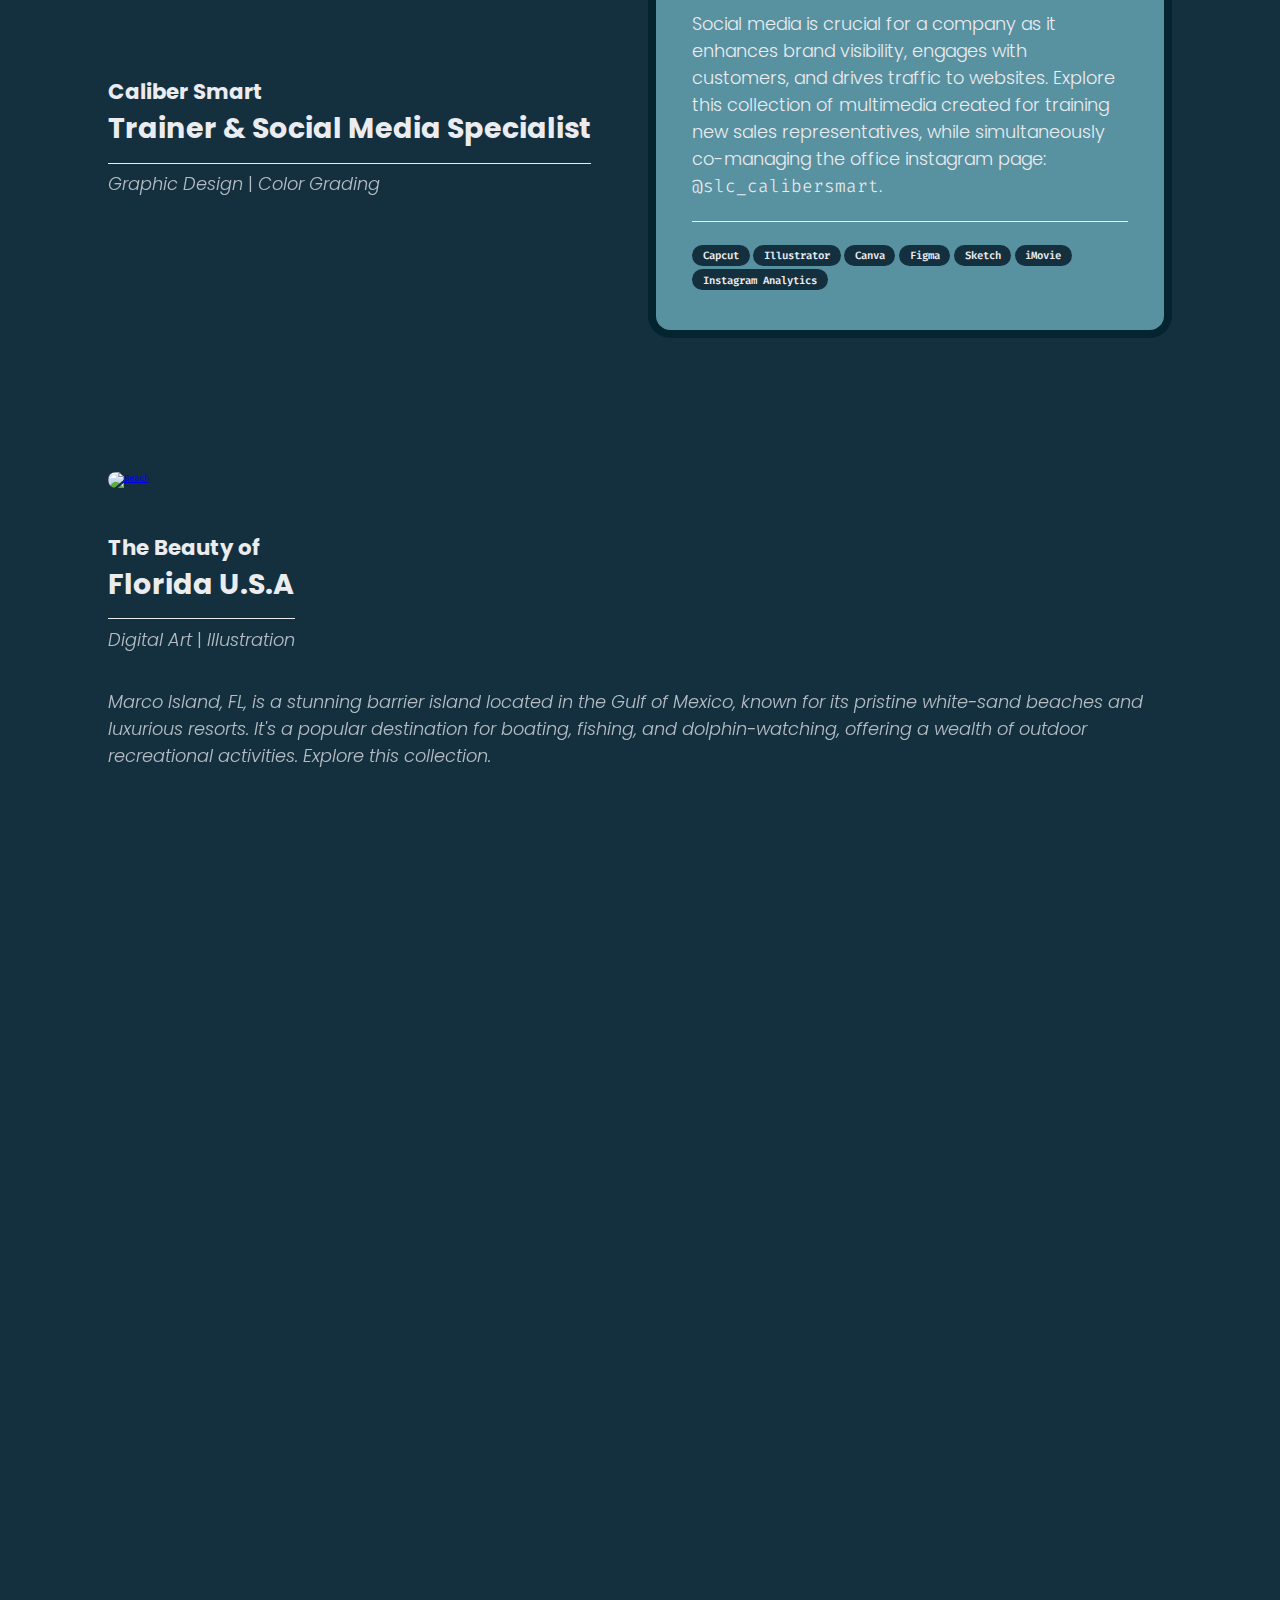
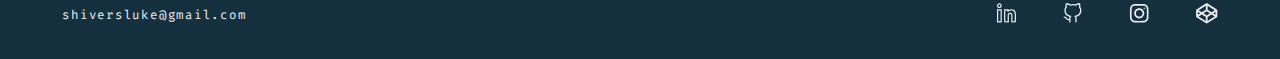
==== commit b00f8c0b: "added creative portolio" ====
--- a/creative/index.html
+++ b/creative/index.html
@@ -24,7 +24,7 @@
 
     <nav class="navbar">
       <div class="navbarContainer">
-        <a href="#" class="navbarLogo">
+        <a href="https://www.lukeshivers.com/creative/" class="navbarLogo">
           <img src="../assets/logoV2.svg" alt="logo" />
           <svg
             class="navLogoWriting"
@@ -47,23 +47,37 @@
         </div>
         <ul class="navbarMenu">
           <li class="navbarItem">
-            <a href="#about" class="navbarLinks">
-              <span data-hover="About" class="navbarLinksText">About</span>
-            </a>
-          </li>
-          <li class="navbarItem">
-            <a href="#work" class="navbarLinks">
-              <span data-hover="Work" class="navbarLinksText">Work</span>
-            </a>
-          </li>
-          <li class="navbarItem">
-            <a href="#skills" class="navbarLinks">
-              <span data-hover="Skills" class="navbarLinksText">Skills</span>
-            </a>
-          </li>
-          <li class="navbarItem">
-            <a href="#contact" class="navbarLinks">
-              <span data-hover="Contact" class="navbarLinksText">Contact</span>
+            <a href="#rrgContainer" class="navbarLinks">
+              <span data-hover="RRG" class="navbarLinksText">RRG</span>
+            </a>
+          </li>
+          <li class="navbarItem">
+            <a href="#blueMonoContainer" class="navbarLinks">
+              <span data-hover="Monochrome" class="navbarLinksText"
+                >Monochrome</span
+              >
+            </a>
+          </li>
+          <li class="navbarItem">
+            <a href="#logoContainer" class="navbarLinks">
+              <span data-hover="Logos" class="navbarLinksText">Logos</span>
+            </a>
+          </li>
+          <li class="navbarItem">
+            <a href="#gradContainer" class="navbarLinks">
+              <span data-hover="Graduation" class="navbarLinksText"
+                >Graduation</span
+              >
+            </a>
+          </li>
+          <li class="navbarItem">
+            <a href="#caliberContainer" class="navbarLinks">
+              <span data-hover="Social" class="navbarLinksText">Social</span>
+            </a>
+          </li>
+          <li class="navbarItem">
+            <a href="#floridaContainer" class="navbarLinks">
+              <span data-hover="Florida" class="navbarLinksText">Florida</span>
             </a>
           </li>
           <a
@@ -100,9 +114,9 @@
     <main class="creativeMain">
       <!-- RRG -->
       <div id="rrgContainer" class="creativeContainer dark column">
-        <a href="page.html" class="creativeLink">
+        <a href="page.html?data=rrg" id="rrgImg" class="creativeLink">
           <img
-            src="https://imagedelivery.net/SnCLT7ibrdYG3cIMHsnf0Q/dbe1e412-66f7-4e44-51b4-9b0749e43500/horizontal"
+            src="https://imagedelivery.net/SnCLT7ibrdYG3cIMHsnf0Q/0e6fa558-00b0-42e7-88b9-5fbc77294700/thumbnail"
             id="rrgThumbnail"
             class="creativeThumbnail"
             alt="Red River Gorge"
@@ -136,10 +150,14 @@
       </div>
 
       <!-- Blue Monochrome -->
-      <div class="creativeContainer dark row">
-        <a href="" class="creativeLink">
+      <div id="blueMonoContainer" class="creativeContainer dark row">
+        <a
+          href="page.html?data=blueMonochrome"
+          id="blueMonoImg"
+          class="creativeLink"
+        >
           <img
-            src="../assets/blueMonochrome/romanHello.svg"
+            src="../assets/blueMonochrome/greekThumbnail.svg"
             id="blueMonoThumbnail"
             class="creativeThumbnail"
             alt="Digital Art"
@@ -202,7 +220,7 @@
       </div>
 
       <!-- Logos -->
-      <div class="creativeContainer dark row">
+      <div id="logoContainer" class="creativeContainer dark row">
         <div class="logosLeftCol">
           <div class="creativeTitle">
             <h1 class="creativeHeading">Make-A-Logo</h1>
@@ -245,26 +263,31 @@
             </div>
           </div>
         </div>
-        <a href="" class="creativeLink">
-          <img
-            src="../assets/logos/logansLandscaping.svg"
-            id="logosThumbnail"
-            class="creativeThumbnail"
-            alt="Logo Design"
-          />
+        <a href="page.html?data=logos" class="creativeLink">
+          <div id="logoLink" class="creativeThumbnail">
+            <img
+              src="../assets/logos/logansLandscaping.svg"
+              id="logosThumbnail"
+              alt="Logo Design"
+            />
+          </div>
         </a>
       </div>
 
       <!-- graduation -->
       <div id="gradContainer" class="dark column">
-        <a href="" id="gradImgContainer" class="creativeLink creativeThumbnail">
+        <a
+          href="page.html?data=graduation"
+          id="gradImgContainer"
+          class="creativeLink creativeThumbnail"
+        >
           <img
-            src="../assets/graduation/g02.jpg"
+            src="https://imagedelivery.net/SnCLT7ibrdYG3cIMHsnf0Q/09c8d614-1e8a-4285-fed8-04ea222abc00/horizontal"
             alt="Graduation Picture"
             id="gradLandscape"
           />
           <img
-            src="../assets/graduation/g03.jpg"
+            src="https://imagedelivery.net/SnCLT7ibrdYG3cIMHsnf0Q/78cc3db4-ec6f-43bb-4c7c-f36f1bd9f800/vertical"
             alt="Graduation Picture"
             id="gradPortrait"
           />
@@ -293,24 +316,28 @@
       <div class="darkSection">
         <!-- caliber -->
         <div id="caliberContainer" class="creativeContainer column light">
-          <a href="" id="caliberGrid" class="creativeLink creativeThumbnail">
-            <img
-              src="../assets/caliber/c01.jpg"
+          <a
+            href="page.html?data=caliber"
+            id="caliberGrid"
+            class="creativeLink creativeThumbnail"
+          >
+            <img
+              src="https://imagedelivery.net/SnCLT7ibrdYG3cIMHsnf0Q/52bb5a9d-1187-461a-24b2-9f4ff4663100/caliber"
               class="caliberThumbnail"
               alt="Graphic"
             />
             <img
-              src="../assets/caliber/c02.jpg"
+              src="https://imagedelivery.net/SnCLT7ibrdYG3cIMHsnf0Q/7ddd5c83-452a-4658-a3d8-dbb6087f9e00/caliber"
               class="caliberThumbnail"
               alt="Graphic"
             />
             <img
-              src="../assets/caliber/c03.jpg"
+              src="https://imagedelivery.net/SnCLT7ibrdYG3cIMHsnf0Q/3e59aea5-eff9-46f7-6762-05e632e88c00/caliber"
               class="caliberThumbnail"
               alt="Graphic"
             />
             <img
-              src="../assets/caliber/c04.jpg"
+              src="https://imagedelivery.net/SnCLT7ibrdYG3cIMHsnf0Q/164a61cd-ce6e-4e7d-b044-51497776f800/caliber"
               class="caliberThumbnail"
               alt="Graphic"
             />
@@ -372,9 +399,9 @@
 
         <!-- florida -->
         <div id="floridaContainer" class="creativeContainer light column">
-          <a href="" class="creativeLink">
-            <img
-              src="../assets/florida/f01.jpg"
+          <a href="page.html?data=florida" class="creativeLink">
+            <img
+              src="https://imagedelivery.net/SnCLT7ibrdYG3cIMHsnf0Q/1372d9db-3438-4bc6-3908-cf5295e4ec00/horizontal"
               id="floridaThumbnail"
               class="creativeThumbnail"
               alt="Beach"
@@ -453,6 +480,8 @@
     <script src="../scripts/index.js" type="module"></script>
     <script src="../scripts/preLoader.js" type="module"></script>
     <script src="../scripts/navbar.js" type="module"></script>
+    <script src="../scripts/about.js" type="module"></script>
     <script src="../scripts/footer.js" type="module"></script>
+    <script src="index.js" type="module"></script>
   </body>
 </html>
--- a/styles/navbar.css
+++ b/styles/navbar.css
@@ -66,11 +66,6 @@
   }
 }
 
-.navLogoSymbol {
-  width: 5.9rem;
-  height: 4.9rem;
-}
-
 .navLogoWriting {
   width: 12.1rem;
   height: 2.6rem;
@@ -158,6 +153,14 @@
 
 .navbarItem:nth-child(4) {
   animation: itemLoad 0.5s ease-out 3.4s forwards;
+}
+
+.navbarItem:nth-child(5) {
+  animation: itemLoad 0.5s ease-out 3.5s forwards;
+}
+
+.navbarItem:nth-child(6) {
+  animation: itemLoad 0.5s ease-out 3.6s forwards;
 }
 
 @keyframes itemLoad {
--- a/creative/styles/creative.css
+++ b/creative/styles/creative.css
@@ -194,12 +194,22 @@
 /* Logos */
 
 #logosThumbnail {
+  width: 39.592rem;
+  height: auto;
+}
+
+.logosLeftCol {
+  margin-right: 10rem;
+}
+
+#logoLink {
   width: 56.6rem;
   height: 60.036rem;
-}
-
-.logosLeftCol {
-  margin-right: 10rem;
+  background-color: #dad7cd;
+  border-radius: 1.25rem;
+  display: flex;
+  justify-content: center;
+  align-items: center;
 }
 
 /* Graduation */
@@ -214,15 +224,16 @@
 }
 
 #gradLandscape {
-  width: auto;
-  height: 58.1rem;
-  border-radius: 1.25rem;
+  width: 87.3rem;
+  height: auto;
+  border-radius: 1.25rem;
+  object-fit: cover;
 }
 
 #gradPortrait {
-  margin-left: 4rem;
-  width: auto;
-  height: 58.1rem;
+  margin-left: 4.1rem;
+  width: 38.6rem;
+  height: auto;
   border-radius: 1.25rem;
 }
 
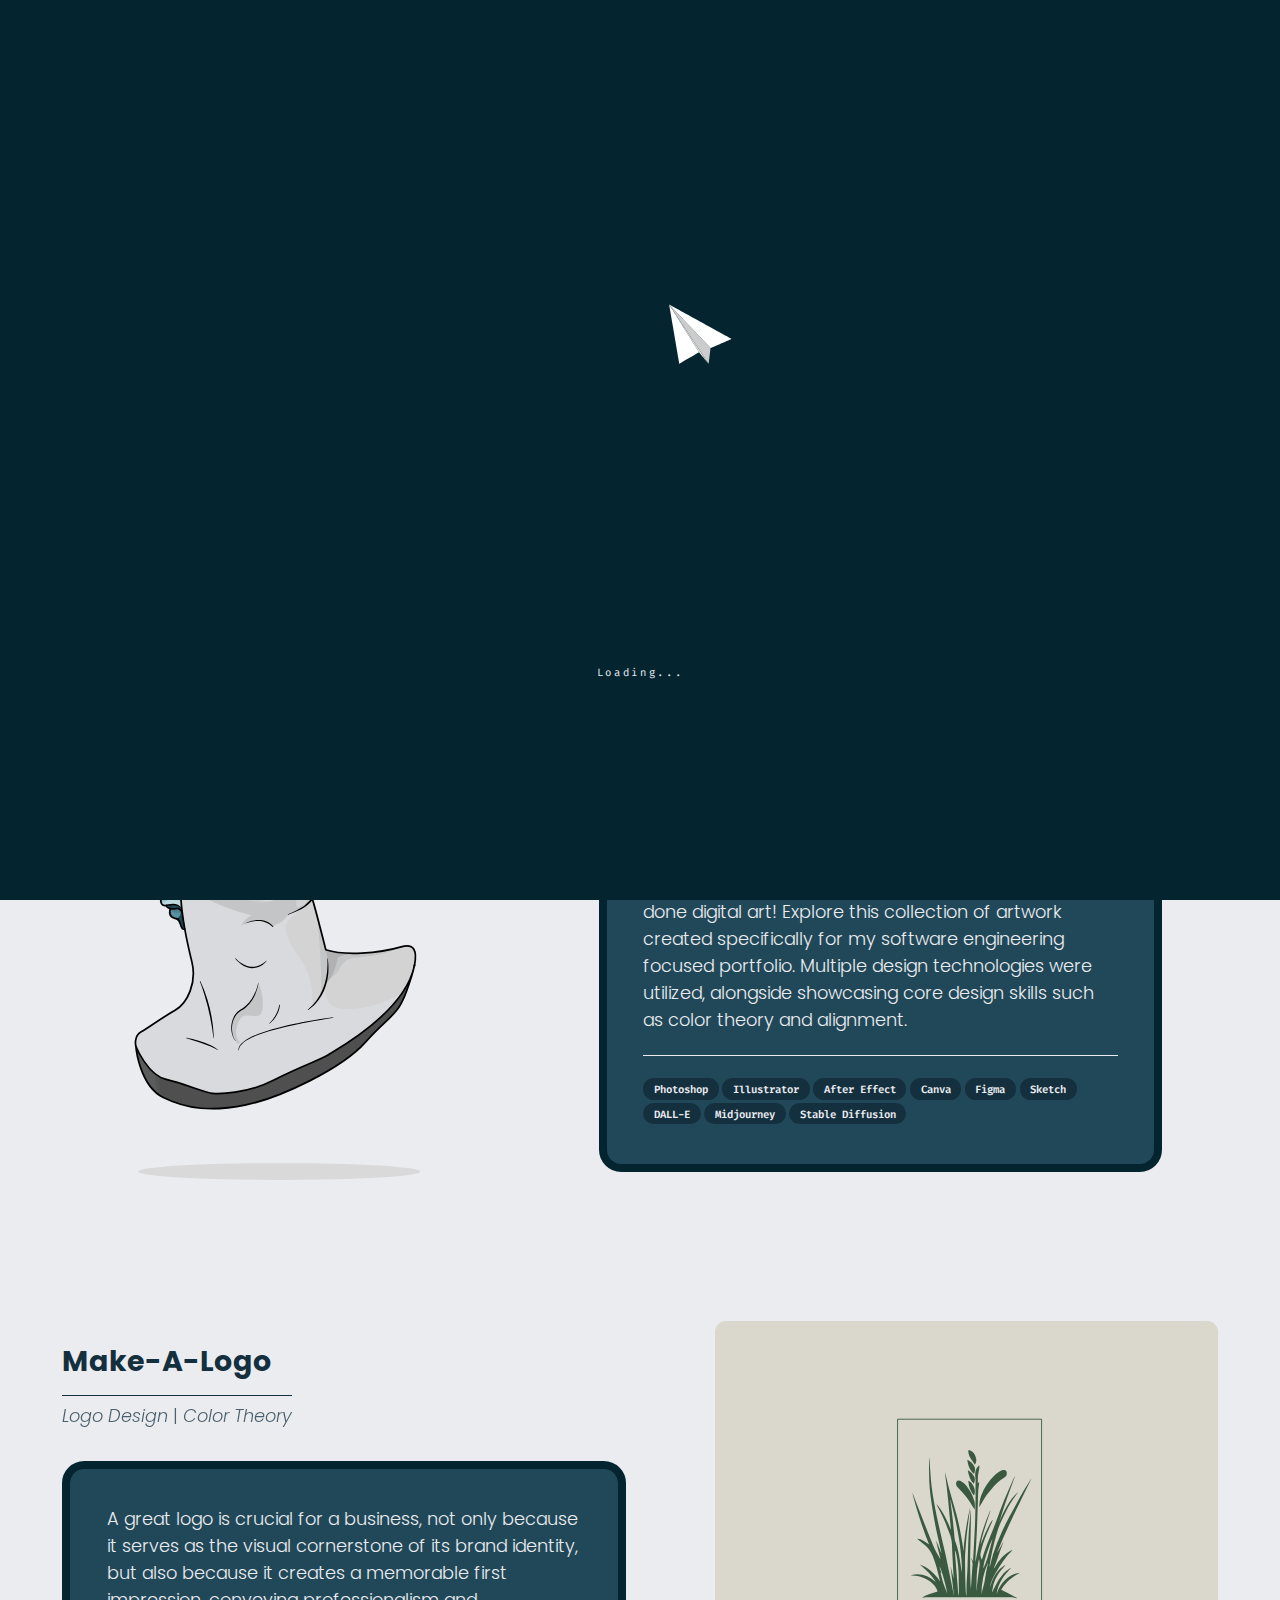
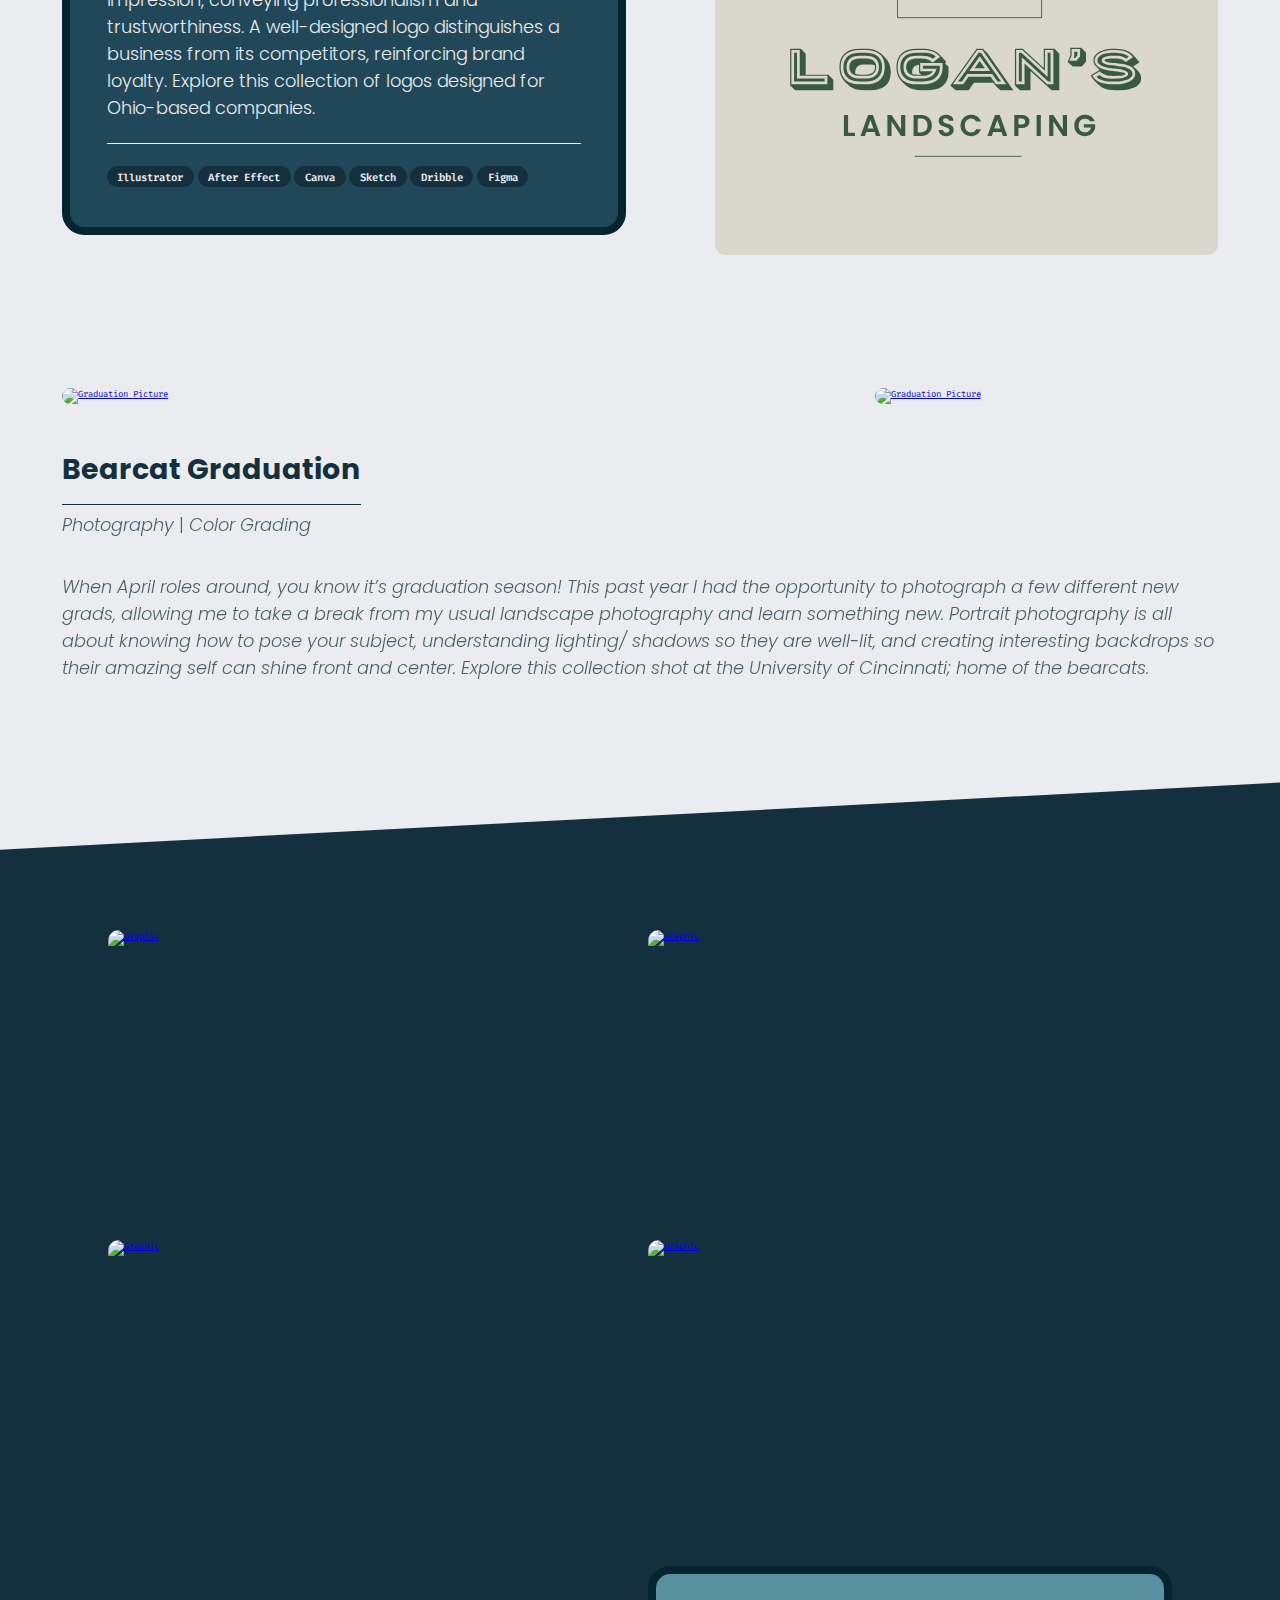
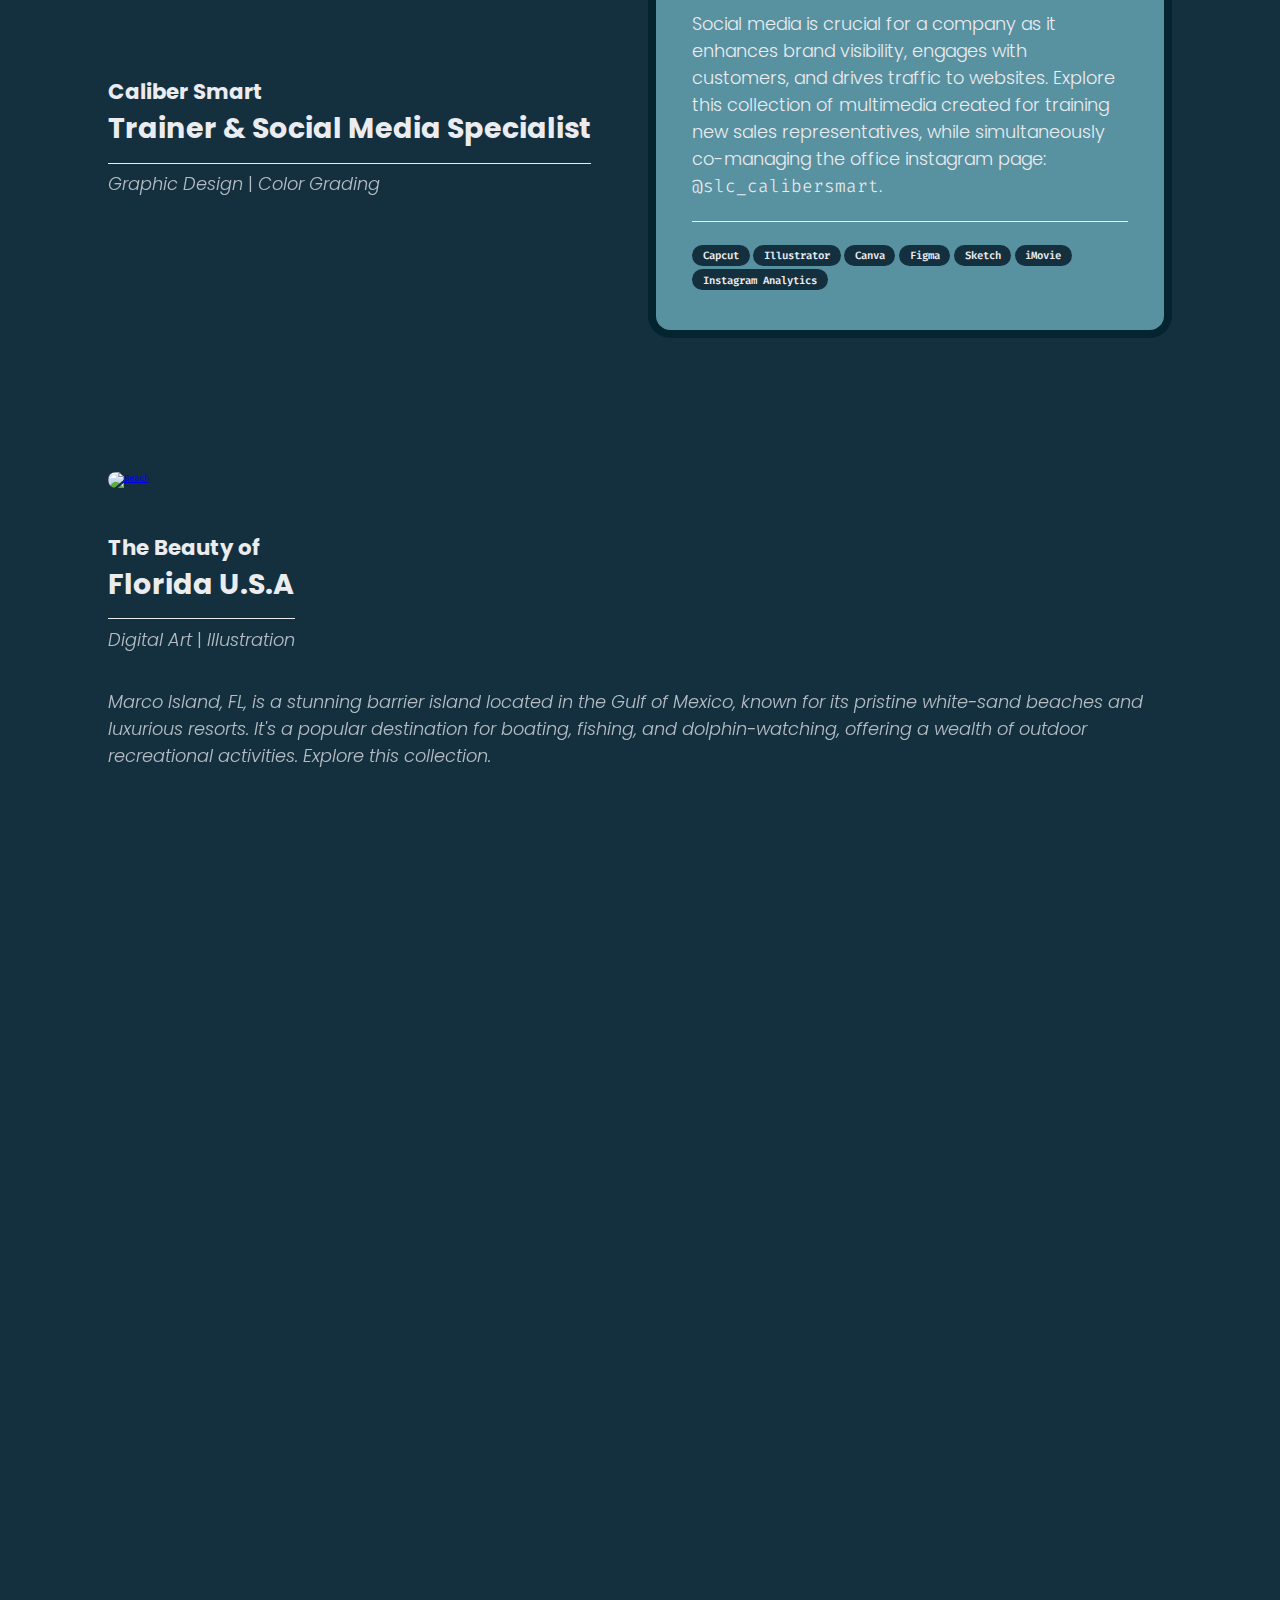
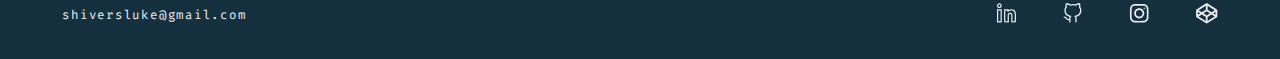
==== commit 354f4b08: "bug fixes" ====
--- a/creative/index.html
+++ b/creative/index.html
@@ -478,7 +478,6 @@
 
     <script src="../scripts/lottie.js"></script>
     <script src="../scripts/index.js" type="module"></script>
-    <script src="../scripts/preLoader.js" type="module"></script>
     <script src="../scripts/navbar.js" type="module"></script>
     <script src="../scripts/about.js" type="module"></script>
     <script src="../scripts/footer.js" type="module"></script>
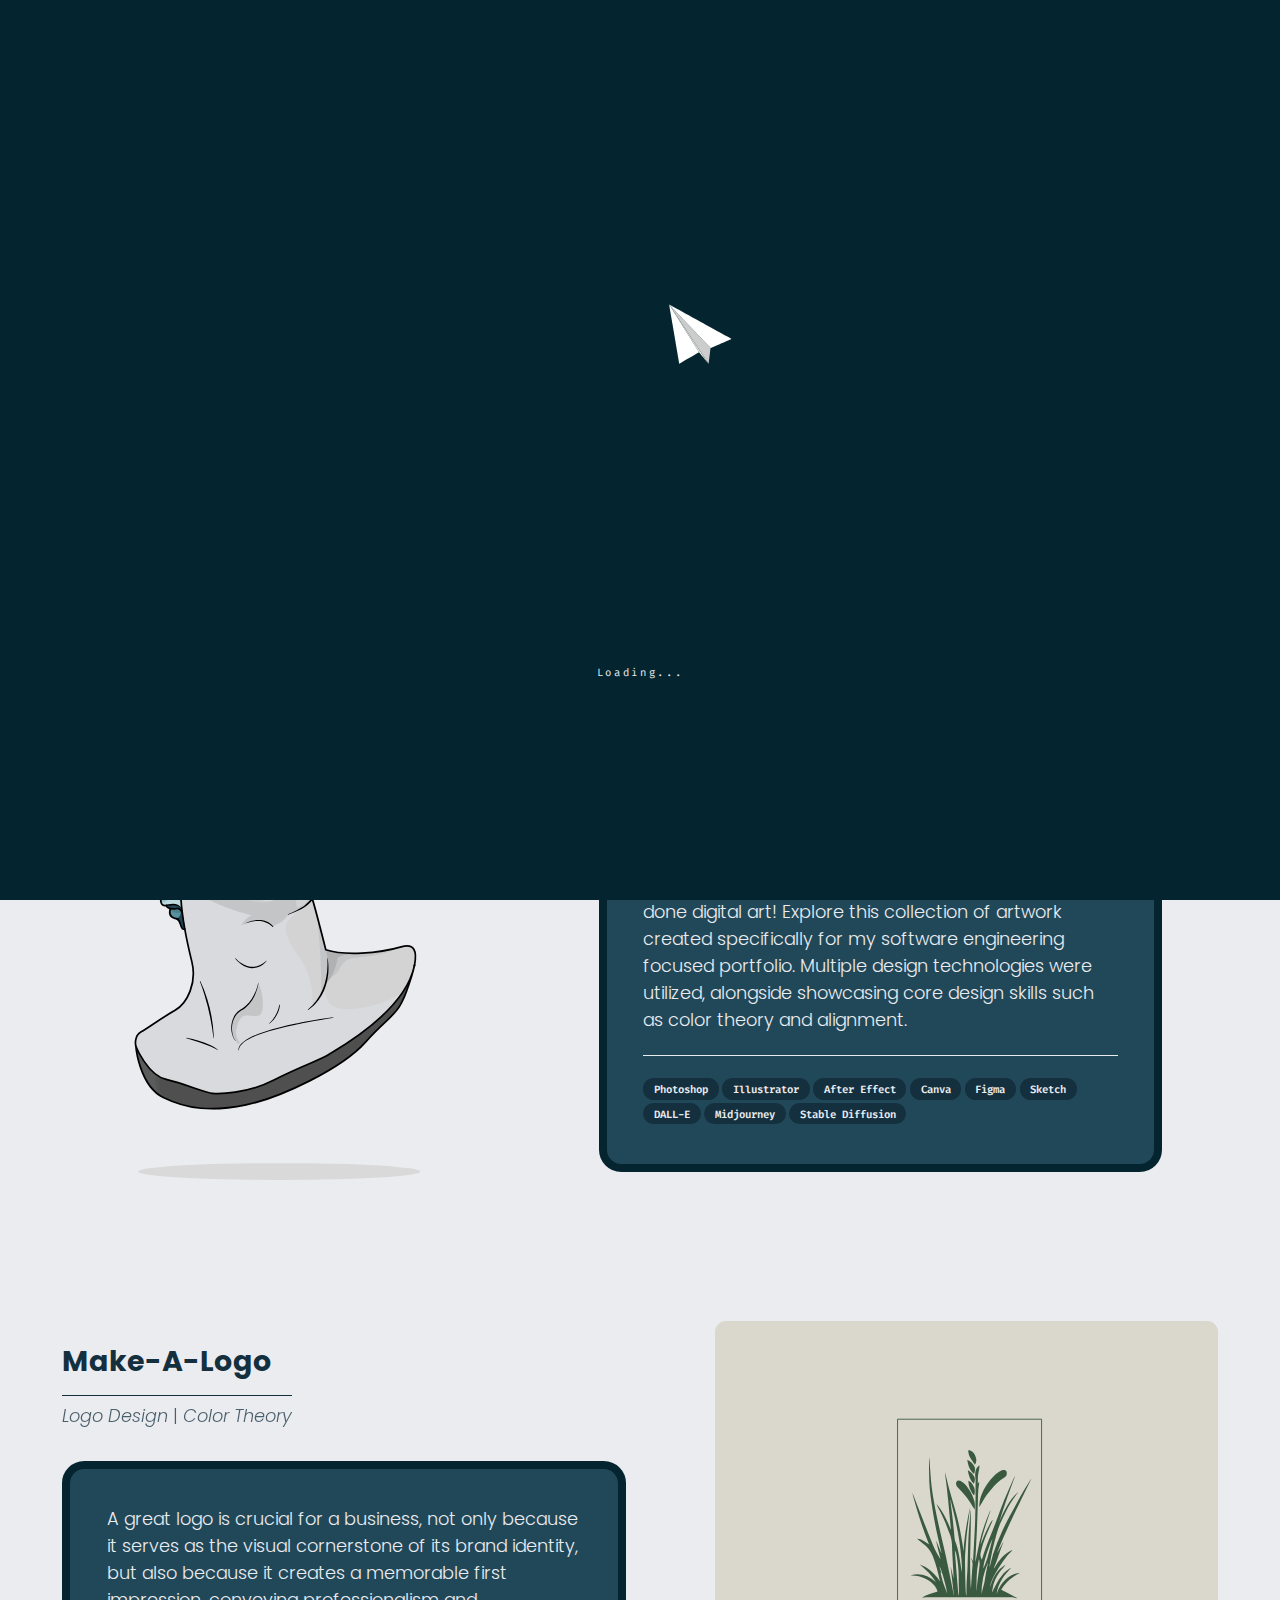
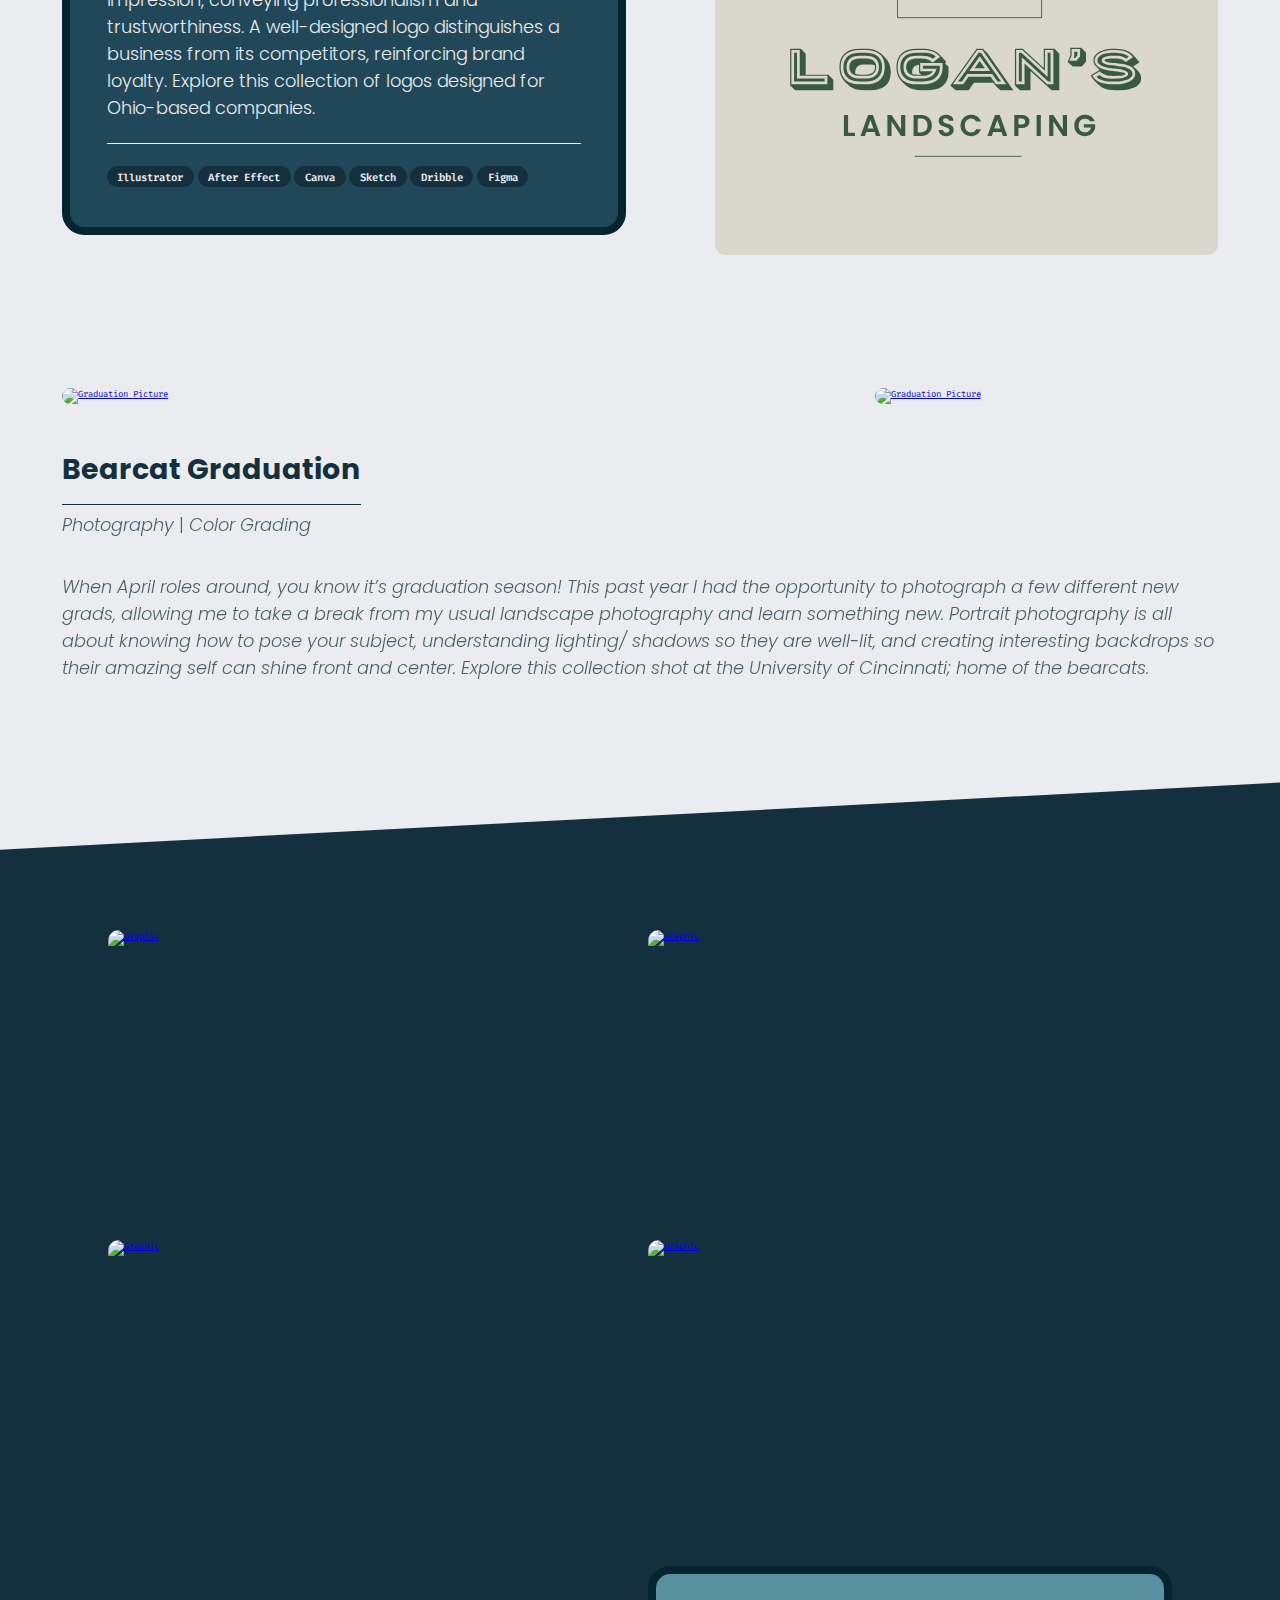
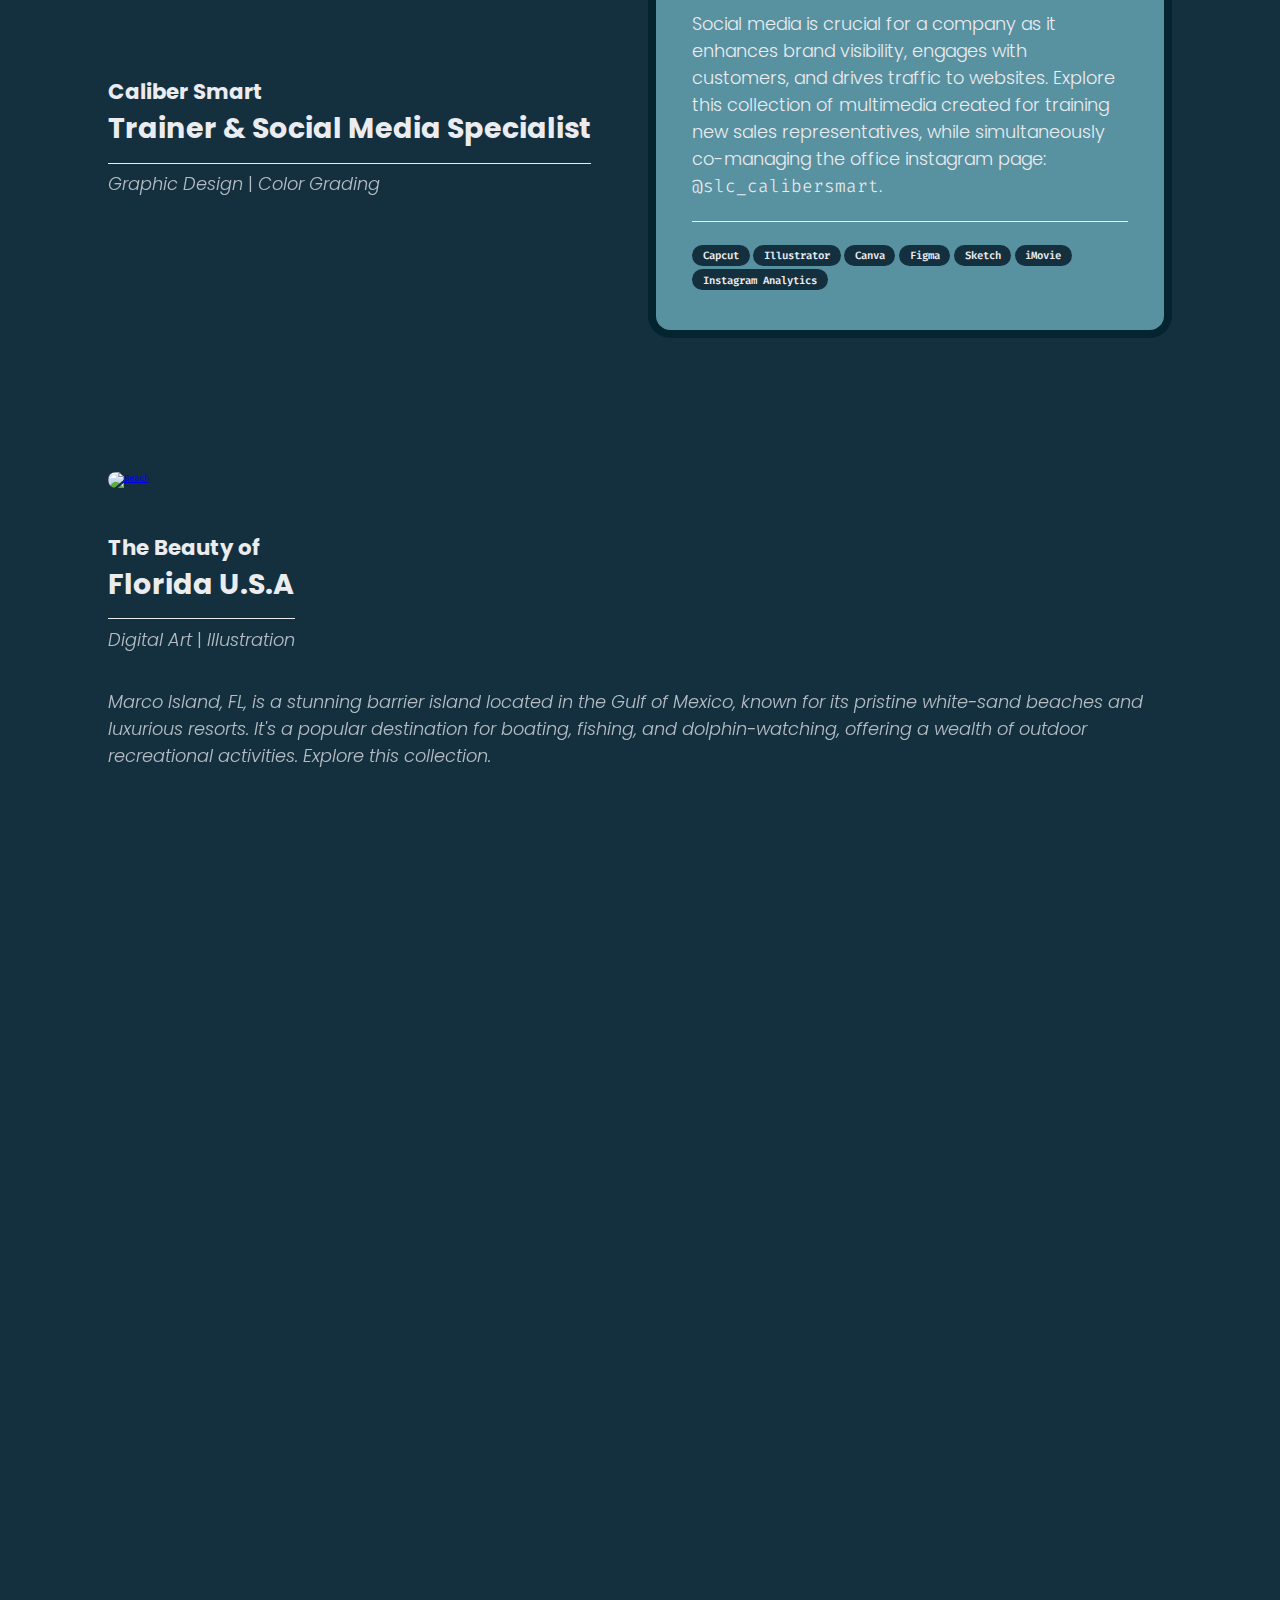
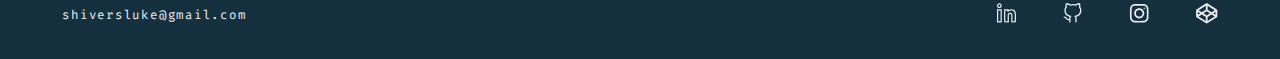
==== commit 6787c7cf: "handle mobile for /creative" ====
--- a/creative/index.html
+++ b/creative/index.html
@@ -111,6 +111,13 @@
       </div>
     </nav>
 
+    <div class="mobileMessage">
+      <h1 class="messageHeading">Thanks for visiting</h1>
+      <h2 class="messageSubheading">
+        For best results, please view this page on a Desktop.
+      </h2>
+    </div>
+
     <main class="creativeMain">
       <!-- RRG -->
       <div id="rrgContainer" class="creativeContainer dark column">
--- a/creative/styles/creative.css
+++ b/creative/styles/creative.css
@@ -6,6 +6,38 @@
   flex-direction: column;
   align-items: center;
   overflow: hidden;
+}
+
+.mobileMessage {
+  display: none;
+}
+
+@media screen and (max-width: 660px) {
+  .creativeMain {
+    display: none;
+  }
+
+  .mobileMessage {
+    display: flex;
+    flex-direction: column;
+    align-items: center;
+    width: 100%;
+    font-family: "Poppins", monospace;
+    margin-top: 17.5rem;
+  }
+
+  .messageHeading {
+    color: var(--medium-blue);
+    font-size: 2.9rem;
+    margin-bottom: 3rem;
+  }
+
+  .messageSubheading {
+    color: var(--medium-blue);
+    font-size: 1.6rem;
+    text-align: center;
+    width: 31.7rem;
+  }
 }
 
 .light {
